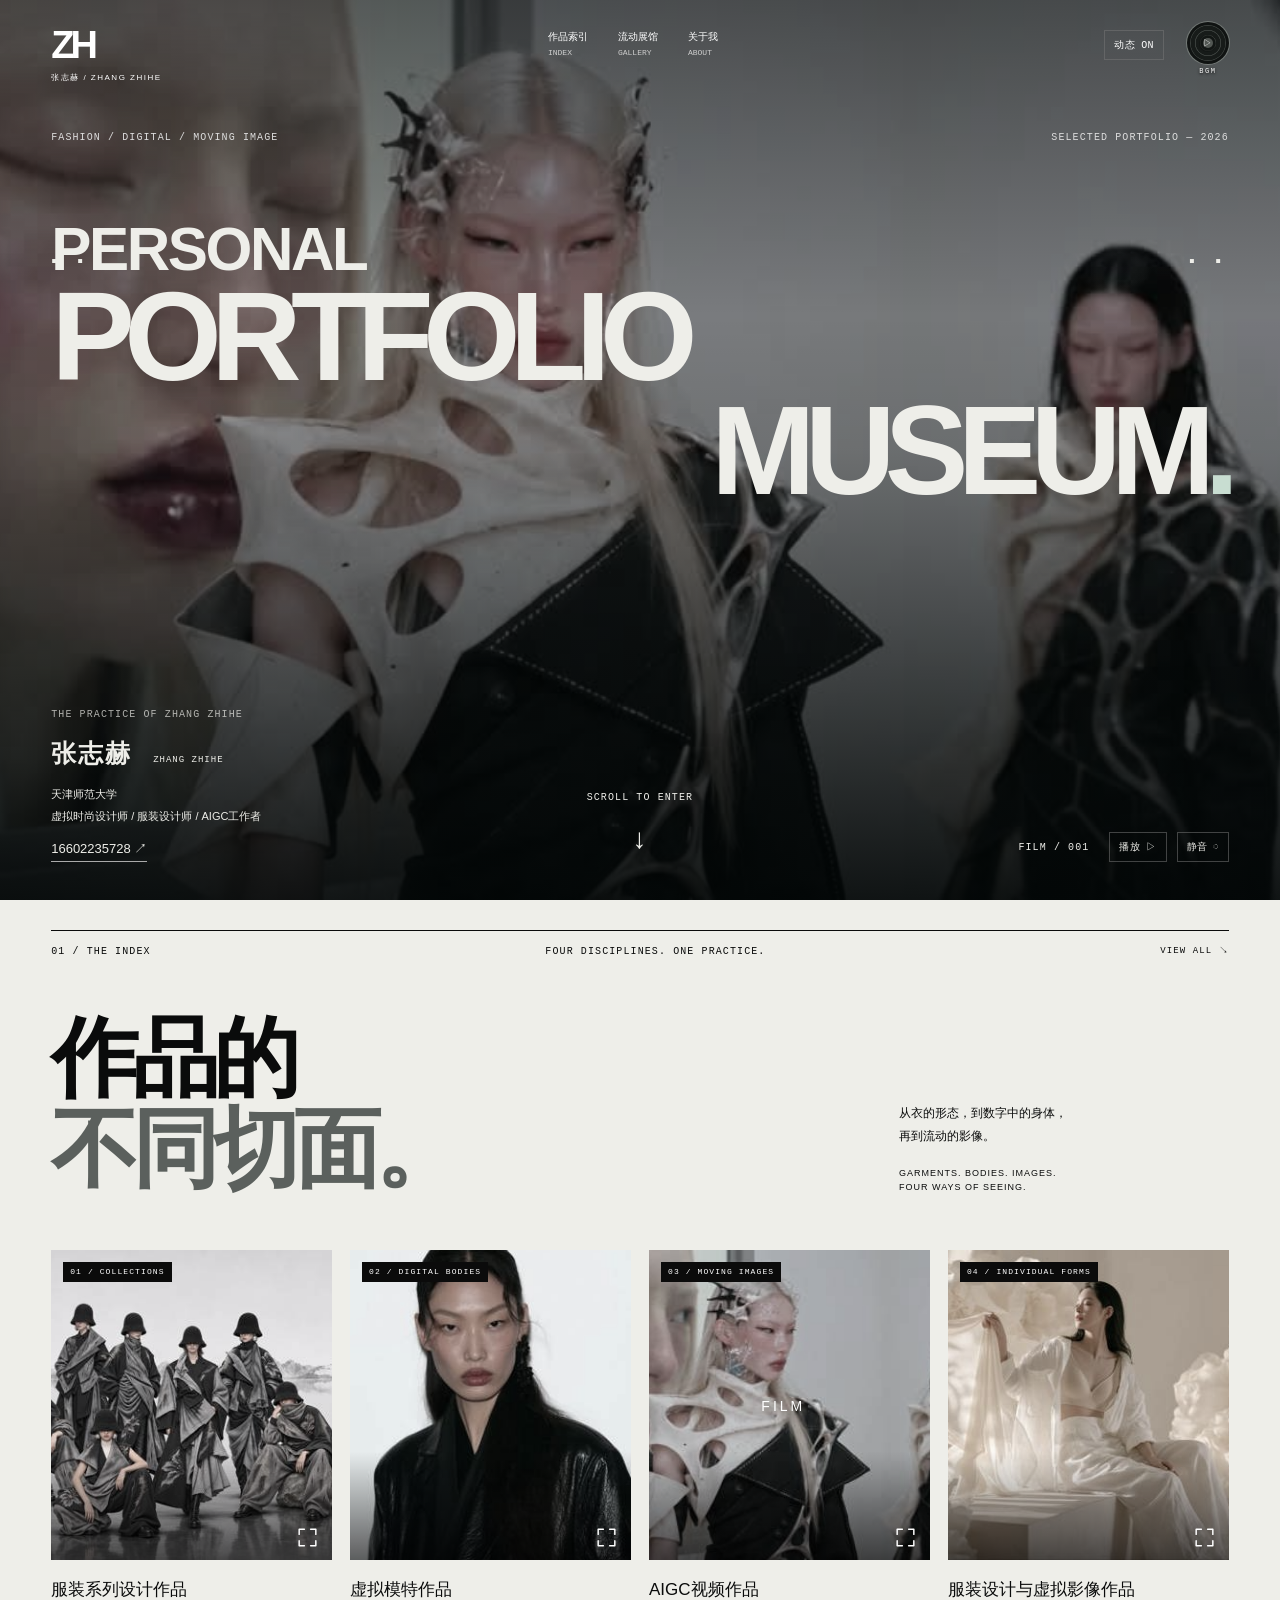
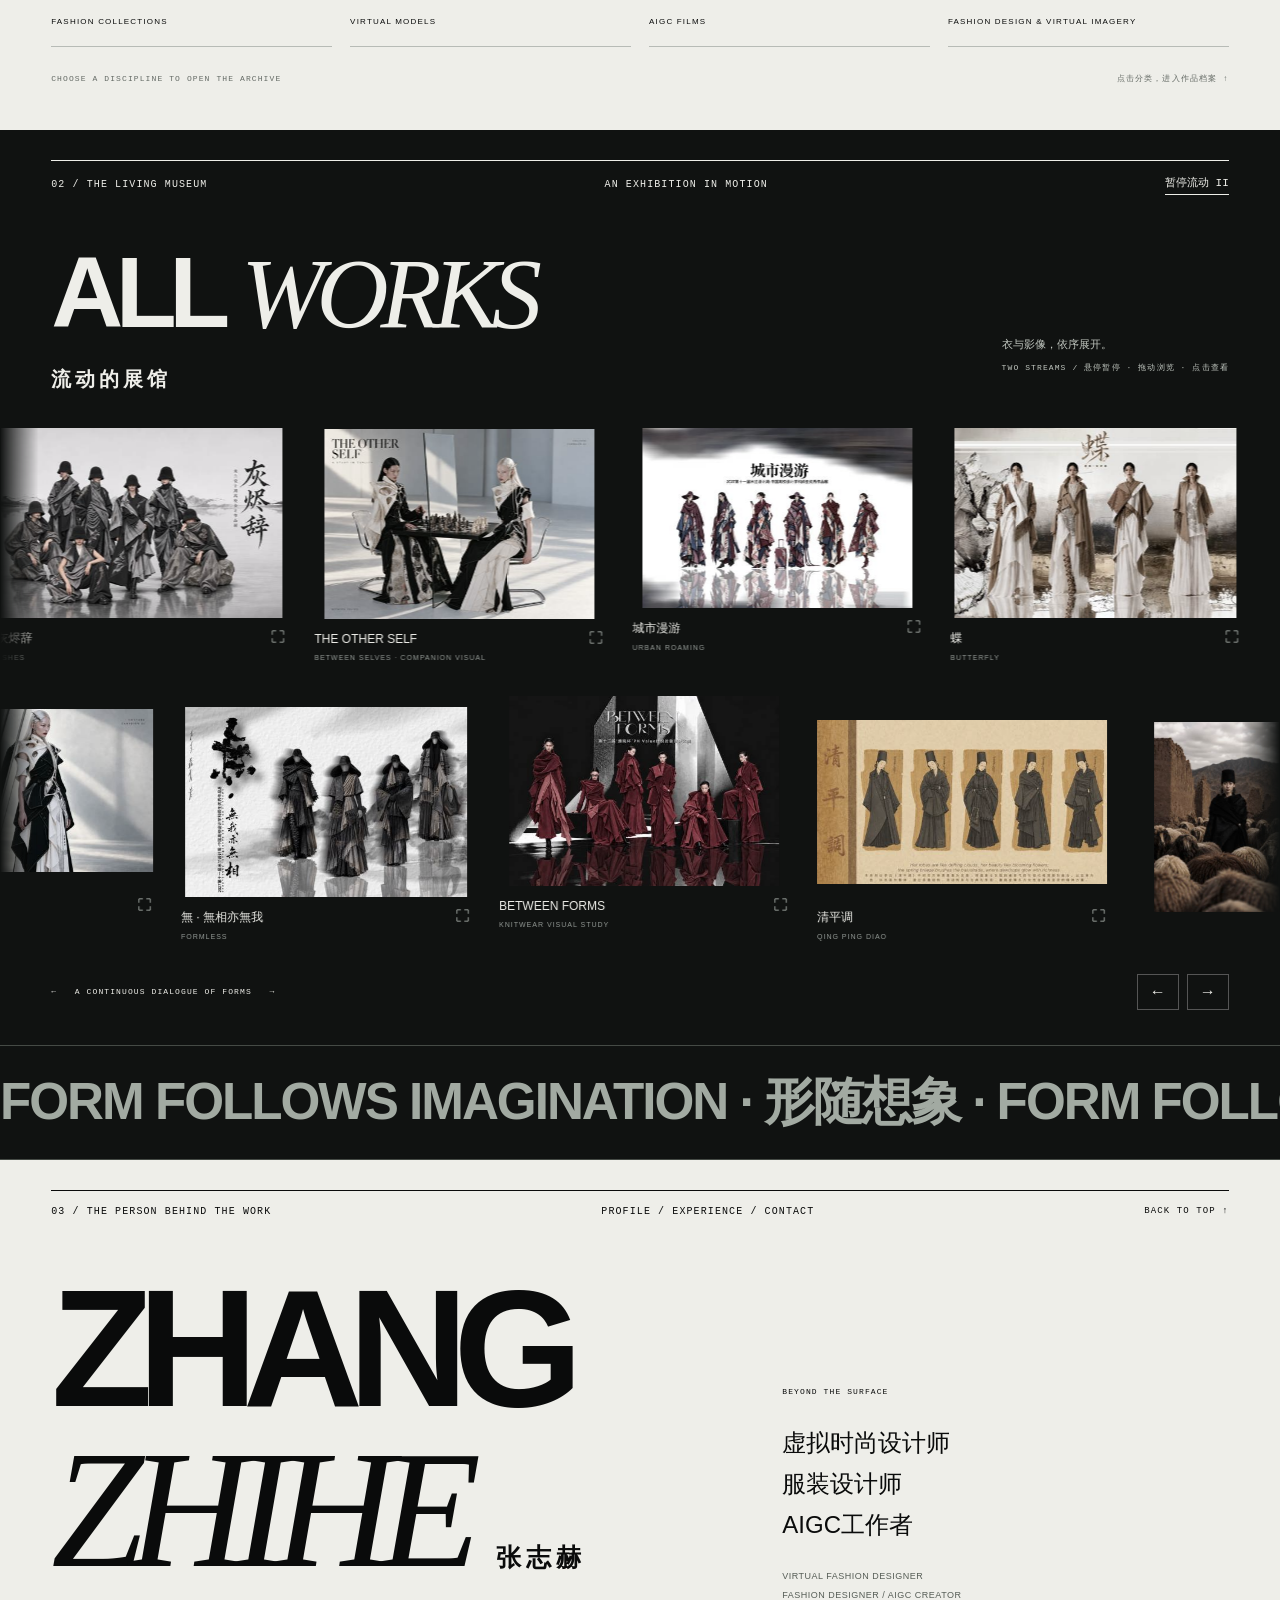
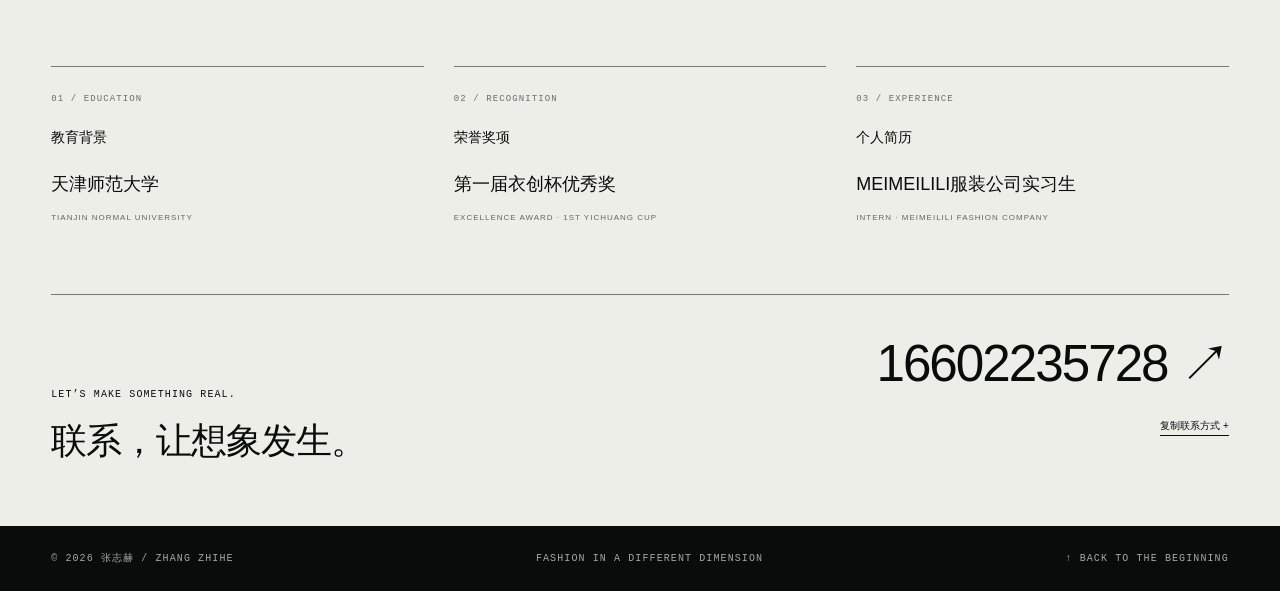
==== index.template.html @ e5a6ee8b "Bundle compact previews into standalone page to eliminate stalled gallery requests and reduce animat" ====
<!doctype html><html lang="zh-CN"><head><meta charset="utf-8"><meta name="viewport" content="width=device-width,initial-scale=1"><meta name="description" content="张志赫｜天津师范大学。虚拟时尚设计师、服装设计师、AIGC工作者。服装、虚拟模特与动态影像作品集。"><title>张志赫 ZHANG ZHIHE — PERSONAL PORTFOLIO MUSEUM</title><link rel="stylesheet" href="style.css?v=15"></head><body><audio id="background-music" src="assets/background-music-mobile.mp3" loop preload="metadata"></audio><button id="music-toggle" class="music-control" aria-label="背景音乐：点击播放" aria-pressed="false" title="背景音乐：点击播放"><span class="record-disc" aria-hidden="true"><i></i></span><span class="music-state" aria-hidden="true">▷</span><span class="music-label" aria-hidden="true">BGM</span></button>
<a class="skip" href="#collections">跳至作品分类</a><div class="grain" aria-hidden="true"></div><div class="cursor" aria-hidden="true"><span></span><small>EXPLORE</small></div><div class="cursor-echo" aria-hidden="true"></div><div class="cursor-preview" aria-hidden="true"><img alt=""></div><div class="reading-progress" aria-hidden="true"></div>
<header><a class="wordmark" href="#home">ZH<span>张志赫 / ZHANG ZHIHE</span></a><nav aria-label="主要导航"><a href="#collections">作品索引 <i>INDEX</i></a><a href="#museum">流动展馆 <i>GALLERY</i></a><a href="#about">关于我 <i>ABOUT</i></a></nav><button id="motion" class="tiny" aria-pressed="false">动态 ON</button></header>
<main><section id="home" class="hero"><img class="hero-cover" src="assets/hero-cover.jpg" alt="" fetchpriority="high" aria-hidden="true"><video id="hero-video" autoplay muted loop playsinline webkit-playsinline preload="metadata" poster="assets/hero-cover.jpg" aria-label="BETWEEN SELVES 动态视觉"><source data-src="assets/hero-mobile.mp4" type="video/mp4"></video><div class="hero-shade"></div><div class="hero-top mono"><span>FASHION / DIGITAL / MOVING IMAGE</span><span>SELECTED PORTFOLIO — 2026</span></div><div class="register r1" aria-hidden="true">▪ ▪</div><div class="register r2" aria-hidden="true">▪ ▪</div><h1 class="museum-title"><span class="personal-title">PERSONAL</span><span>PORTFOLIO</span><span>MUSEUM<span class="title-dot">.</span></span></h1><div class="hero-bottom"><div class="hero-bio"><p class="mono eyebrow">THE PRACTICE OF ZHANG ZHIHE</p><h2>张志赫 <span>ZHANG ZHIHE</span></h2><p>天津师范大学</p><p>虚拟时尚设计师 / 服装设计师 / AIGC工作者</p><a href="tel:16602235728">16602235728 ↗︎</a></div><a class="scroll-cue mono" href="#collections"><span>SCROLL TO ENTER</span><b>↓</b></a><div class="film-controls"><span class="mono">FILM / 001</span><button id="play" class="tiny">播放 ▷</button><button id="sound" class="tiny" aria-pressed="false">静音 ◌</button></div></div></section>
<section id="collections" class="collections"><div class="section-meta mono"><span>01 / THE INDEX</span><span>FOUR DISCIPLINES. ONE PRACTICE.</span><a href="#museum">VIEW ALL ↘</a></div><div class="index-heading"><h2>作品的<br><em>不同切面。</em></h2><p>从衣的形态，到数字中的身体，<br>再到流动的影像。<span>GARMENTS. BODIES. IMAGES.<br>FOUR WAYS OF SEEING.</span></p></div><div class="category-grid"><button class="category" data-cat="series"><div class="category-img"><img src="assets/thumbs/ashes.jpg?v=15" alt="服装系列设计：灰烬辞" loading="lazy"><span class="category-no mono">01 / COLLECTIONS</span><span class="category-arrow" aria-hidden="true"><svg viewBox="0 0 24 24"><path d="M9 4H4v5m11-5h5v5M4 15v5h5m11-5v5h-5"/></svg></span></div><div class="category-label"><h3>服装系列设计作品</h3><span>FASHION COLLECTIONS</span></div></button><button class="category" data-cat="models"><div class="category-img"><img src="assets/thumbs/virtual-model-01.jpg?v=15" alt="虚拟模特作品" loading="lazy"><span class="category-no mono">02 / DIGITAL BODIES</span><span class="category-arrow" aria-hidden="true"><svg viewBox="0 0 24 24"><path d="M9 4H4v5m11-5h5v5M4 15v5h5m11-5v5h-5"/></svg></span></div><div class="category-label"><h3>虚拟模特作品</h3><span>VIRTUAL MODELS</span></div></button><button class="category" data-cat="films"><div class="category-img"><img src="assets/thumbs/film-poster.jpg?v=15" alt="AIGC视频作品片段" loading="lazy"><span class="category-no mono">03 / MOVING IMAGES</span><span class="play-symbol film-wordmark">FILM</span><span class="category-arrow" aria-hidden="true"><svg viewBox="0 0 24 24"><path d="M9 4H4v5m11-5h5v5M4 15v5h5m11-5v5h-5"/></svg></span></div><div class="category-label"><h3>AIGC视频作品</h3><span>AIGC FILMS</span></div></button><button class="category" data-cat="garments"><div class="category-img"><img src="assets/thumbs/fashion-image-01.jpg?v=15" alt="服装设计与虚拟影像作品" loading="lazy"><span class="category-no mono">04 / INDIVIDUAL FORMS</span><span class="category-arrow" aria-hidden="true"><svg viewBox="0 0 24 24"><path d="M9 4H4v5m11-5h5v5M4 15v5h5m11-5v5h-5"/></svg></span></div><div class="category-label"><h3>服装设计与虚拟影像作品</h3><span>FASHION DESIGN &amp; VIRTUAL IMAGERY</span></div></button></div><div class="index-footer mono"><span>CHOOSE A DISCIPLINE TO OPEN THE ARCHIVE</span><span>点击分类，进入作品档案 ↑</span></div></section>
<section id="museum" class="museum"><div class="section-meta mono"><span>02 / THE LIVING MUSEUM</span><span>AN EXHIBITION IN MOTION</span><button id="gallery-pause" class="text-button" aria-pressed="false">暂停流动 II</button></div><div class="museum-heading"><h2>ALL <em>WORKS</em><span>流动的展馆</span></h2><p>衣与影像，依序展开。<br><span class="mono">TWO STREAMS / 悬停暂停 · 拖动浏览 · 点击查看</span></p></div><div class="gallery-window" tabindex="0" aria-label="全部作品流动展馆，可横向滚动或使用下方按钮"><div id="gallery-track" class="gallery-track"></div></div><div class="gallery-footer"><span class="mono">← &nbsp; A CONTINUOUS DIALOGUE OF FORMS &nbsp; →</span><div><button id="previous" aria-label="上一件作品">←</button><button id="next" aria-label="下一件作品">→</button></div></div><div class="type-stream" aria-hidden="true"><div>FORM FOLLOWS IMAGINATION · 形随想象 · FORM FOLLOWS IMAGINATION · 形随想象 · </div></div></section>
<section id="about" class="about"><div class="section-meta mono"><span>03 / THE PERSON BEHIND THE WORK</span><span>PROFILE / EXPERIENCE / CONTACT</span><a href="#home">BACK TO TOP ↑</a></div><div class="about-heading"><h2>ZHANG<br><em>ZHIHE</em><span>张志赫</span></h2><div class="about-intro"><span class="mono">BEYOND THE SURFACE</span><p>虚拟时尚设计师<br>服装设计师<br>AIGC工作者</p><small>VIRTUAL FASHION DESIGNER<br>FASHION DESIGNER / AIGC CREATOR</small></div></div><div class="profile-grid"><div><span class="mono">01 / EDUCATION</span><h3>教育背景</h3><p>天津师范大学</p><small>TIANJIN NORMAL UNIVERSITY</small></div><div><span class="mono">02 / RECOGNITION</span><h3>荣誉奖项</h3><p>第一届衣创杯优秀奖</p><small>EXCELLENCE AWARD · 1ST YICHUANG CUP</small></div><div><span class="mono">03 / EXPERIENCE</span><h3>个人简历</h3><p>MEIMEILILI服装公司实习生</p><small>INTERN · MEIMEILILI FASHION COMPANY</small></div></div><div class="contact-line"><div><span class="mono">LET’S MAKE SOMETHING REAL.</span><h3>联系，让想象发生。</h3></div><div class="phone"><a href="tel:16602235728">16602235728 ↗︎</a><button id="copy-phone" class="text-button">复制联系方式 +</button><span id="copy-status" aria-live="polite"></span></div></div></section></main>
<footer class="mono"><span>© 2026 张志赫 / ZHANG ZHIHE</span><span>FASHION IN A DIFFERENT DIMENSION</span><a href="#home">↑ BACK TO THE BEGINNING</a></footer>
<dialog id="archive" class="archive" aria-labelledby="archive-title"><div class="archive-header"><a href="#collections" id="back-index">← 返回分类 / BACK TO INDEX</a><span class="mono">SELECTED ARCHIVE</span><button id="close-archive" aria-label="关闭分类">×</button></div><div class="archive-body"><span id="archive-kicker" class="mono"></span><h2 id="archive-title"></h2><p id="archive-note"></p><div id="archive-controls" class="archive-controls" hidden><span class="mono">左列 ↓ · 右列 ↑ &nbsp; / &nbsp; 悬停暂停 · 拖动浏览 · 点击放大</span><button id="archive-pause" class="text-button" aria-pressed="false">暂停流动 II</button></div><div id="archive-grid"></div></div></dialog>
<dialog id="artwork" class="artwork" aria-labelledby="artwork-title"><div class="artwork-bar"><span class="mono">VIEW IMAGE</span><button id="image-size" class="text-button" hidden>原尺寸 ↗︎</button><button id="close-artwork" aria-label="关闭作品">×</button></div><div id="artwork-body"></div></dialog>
<script src="script.js?v=15"></script></body></html>
---- style.css ----
:root{--black:#0a0b0b;--white:#eeeee9;--line:#343635;--dim:#979d99;--acid:#d4e1d5}*{box-sizing:border-box}html{scroll-behavior:smooth;scroll-padding-top:70px}body{margin:0;background:var(--black);color:var(--white);font-family:Arial,'Helvetica Neue','PingFang SC','Microsoft YaHei',sans-serif;overflow-x:hidden}button,a{-webkit-tap-highlight-color:transparent}a{color:inherit;text-decoration:none}button{font:inherit;color:inherit;background:none;border:0;cursor:pointer}a:focus-visible,button:focus-visible,[tabindex]:focus-visible{outline:2px solid var(--acid);outline-offset:5px}button:disabled{opacity:.4;cursor:default}.mono{font:10px/1.5 'Courier New',monospace;letter-spacing:1.1px}.tiny{font:10px monospace;letter-spacing:.3px;padding:7px 9px;border:1px solid #7778;white-space:nowrap}.tiny:hover{background:var(--white);color:#111}.text-button{font-size:11px;padding:0;border-bottom:1px solid currentColor;line-height:1.8}.grain{position:fixed;inset:0;z-index:80;pointer-events:none;opacity:.035;background-image:url("data:image/svg+xml,%3Csvg viewBox='0 0 160 160' xmlns='http://www.w3.org/2000/svg'%3E%3Cfilter id='n'%3E%3CfeTurbulence type='fractalNoise' baseFrequency='.85' numOctaves='3' stitchTiles='stitch'/%3E%3C/filter%3E%3Cpath fill='white' filter='url(%23n)' d='M0 0h160v160H0z'/%3E%3C/svg%3E")}.reading-progress{height:2px;background:var(--white);width:0;position:fixed;top:0;left:0;z-index:100}.cursor,.cursor-echo{position:fixed;left:0;top:0;pointer-events:none;z-index:150;opacity:0;mix-blend-mode:difference;will-change:transform}.cursor{width:32px;height:32px;border:1px solid white;border-radius:50%;display:grid;place-items:center}.cursor span{width:4px;height:4px;background:white}.cursor small{position:absolute;top:37px;font:8px monospace;letter-spacing:2px;color:white}.cursor-echo{width:68px;height:68px;border:1px solid #aaa;border-radius:50%}.cursor.hovering{width:70px;height:70px;background:#fff2}.skip{position:fixed;top:-70px;left:10px;z-index:200;background:white;color:black;padding:10px}.skip:focus{top:10px}header{position:absolute;z-index:20;top:0;left:0;width:100%;display:flex;justify-content:space-between;align-items:start;padding:30px 4%;color:white}.wordmark{font-size:38px;line-height:.8;letter-spacing:-4px;font-weight:900}.wordmark span{display:block;font:8px Arial;letter-spacing:1.5px;margin-top:12px}nav{display:flex;gap:30px;font-size:10px}nav a{display:flex;flex-direction:column;gap:4px}nav i{font:8px monospace;color:#cecece}nav a:hover{opacity:.6}.hero{height:max(760px,100svh);max-height:1250px;position:relative;isolation:isolate;overflow:hidden}.hero>video,.hero-shade{position:absolute;inset:0;width:100%;height:100%;object-fit:cover;z-index:-2}.hero>video{filter:brightness(.72) saturate(.65)}.hero-shade{z-index:-1;background:linear-gradient(180deg,#03060666,transparent 35%,#01070715 50%,#020606dd)}.hero-top{position:absolute;top:130px;left:4%;right:4%;display:flex;justify-content:space-between;color:#ddd}.register{position:absolute;top:28%;font-size:16px;letter-spacing:8px}.r1{left:4%}.r2{right:4%}h1{position:absolute;left:4%;right:4%;top:31%;margin:0;font-size:clamp(80px,11.6vw,190px);font-weight:600;line-height:.84;letter-spacing:-.085em;display:flex;flex-direction:column;pointer-events:none}h1>span:last-child{align-self:end}.title-dot{color:#c8ddd1}.hero-bottom{position:absolute;left:4%;right:4%;bottom:38px;display:flex;justify-content:space-between;align-items:end;gap:25px}.eyebrow{opacity:.7;margin:0 0 15px}.hero-bio h2{font-size:25px;margin:0 0 15px;letter-spacing:2px}.hero-bio h2 span{font:9px monospace;margin-left:12px;letter-spacing:1px}.hero-bio p:not(.eyebrow){font-size:11px;line-height:1.7;margin:4px 0}.hero-bio>a{display:inline-block;margin-top:10px;font-size:13px;border-bottom:1px solid #aaa;padding-bottom:3px}.scroll-cue{text-align:center;display:flex;flex-direction:column;gap:15px}.scroll-cue b{font-size:28px;font-weight:normal;animation:bob 2s infinite}.film-controls{display:flex;align-items:center;gap:10px}.film-controls>span{margin-right:10px}.section-meta{border-top:1px solid;display:flex;justify-content:space-between;gap:15px;padding:13px 0;align-items:center}.section-meta>a{font-size:9px}.collections{padding:30px 4% 45px;background:var(--white);color:var(--black)}.index-heading{display:flex;justify-content:space-between;align-items:end;margin:40px 0 55px}.index-heading h2{font-size:clamp(48px,6.8vw,108px);font-weight:600;line-height:1.05;letter-spacing:-6px;margin:0}.index-heading h2 em{font-style:normal;color:#5b605d}.index-heading p{font-size:12px;line-height:1.9;margin:0;width:28%}.index-heading p span{display:block;font-size:9px;margin-top:18px;line-height:1.6;letter-spacing:1px}.category-grid{display:grid;grid-template-columns:repeat(4,1fr);gap:18px}.category{padding:0;text-align:left;min-width:0}.category-img{height:310px;position:relative;overflow:hidden;background:#333}.category-img:after{content:'';position:absolute;inset:0;background:linear-gradient(transparent 65%,#0009);pointer-events:none}.category-img img{height:100%;width:100%;object-fit:cover;filter:grayscale(.5);transition:filter .6s,transform .8s}.category:nth-child(1) img{object-position:41%}.category:nth-child(2) img{object-position:72%}.category:nth-child(4) img{object-position:57%}.category:hover img{filter:grayscale(0);transform:scale(1.06)}.category-no{position:absolute;left:12px;top:12px;background:#0b0b0b;color:white;padding:4px 7px;font-size:8px;z-index:1}.category-arrow{position:absolute;right:12px;bottom:10px;color:white;z-index:1;font-size:30px}.play-symbol{position:absolute;top:45%;left:40%;color:white;font-size:50px}.category-label{padding-top:18px;border-bottom:1px solid #b7bbb6;padding-bottom:18px}.category-label h3{font-size:17px;font-weight:500;margin:0 0 8px}.category-label>span{font-size:8px;letter-spacing:1.2px}.index-footer{display:flex;justify-content:space-between;padding-top:26px;font-size:8px;color:#646a65}.museum{padding:30px 0 0;background:#101211;overflow:hidden}.museum>.section-meta,.museum-heading,.gallery-footer{margin-left:4%;margin-right:4%}.museum-heading{display:flex;justify-content:space-between;align-items:end;margin-top:45px;margin-bottom:15px}.museum-heading h2{font-size:clamp(65px,11vw,170px);line-height:.84;letter-spacing:-.075em;font-weight:600;margin:0}.museum-heading h2 em{font:italic 1em Georgia,serif;letter-spacing:-.08em;font-weight:400}.museum-heading h2>span{display:block;font-size:20px;letter-spacing:4px;margin-top:20px}.museum-heading p{font-size:11px;line-height:2;color:#c1c7c0}.museum-heading p .mono{font-size:8px}.gallery-window{overflow-x:auto;scrollbar-width:none;cursor:grab;touch-action:pan-x pan-y;padding:35px 4% 15px}.gallery-window::-webkit-scrollbar{display:none}.gallery-window.dragging{cursor:grabbing}.gallery-track{display:flex;align-items:center;gap:55px;width:max-content;min-height:460px}.exhibit{flex-shrink:0;width:440px;margin:0;padding:0;text-align:left}.exhibit:nth-child(3n+2){width:340px;align-self:start;margin-top:45px}.exhibit:nth-child(3n){width:470px;align-self:end;margin-bottom:12px}.exhibit img{display:block;width:100%;height:300px;object-fit:contain;background:#090a09;transition:filter .7s,transform .6s;filter:saturate(.65)}.exhibit:hover img{filter:saturate(1);transform:translateY(-7px)}.exhibit:nth-child(3n+2) img{height:280px;object-fit:cover}.exhibit figcaption{padding:15px 0;display:flex;justify-content:space-between;gap:20px}.exhibit figcaption strong{font-size:14px;font-weight:400}.exhibit figcaption small{display:block;font-size:8px;letter-spacing:1px;color:var(--dim);margin-top:7px}.exhibit figcaption>span{font:10px monospace;color:var(--dim)}.gallery-footer{display:flex;align-items:center;justify-content:space-between;padding:10px 0 35px}.gallery-footer .mono{font-size:8px}.gallery-footer button{width:42px;height:36px;border:1px solid #555;margin-left:8px}.gallery-footer button:hover{background:white;color:black}.type-stream{border-top:1px solid #454a45;border-bottom:1px solid #454a45;padding:22px 0;overflow:hidden;font-size:clamp(28px,4vw,60px);font-weight:600;letter-spacing:-2px;color:#a2aaa2;white-space:nowrap}.type-stream>div{width:max-content;animation:stream 32s linear infinite}.about{background:var(--white);color:var(--black);padding:30px 4% 60px}.about-heading{display:grid;grid-template-columns:1.4fr 1fr;align-items:end;margin:50px 0 60px;gap:9%}.about-heading h2{font-size:clamp(90px,13vw,210px);letter-spacing:-.09em;line-height:.8;font-weight:600;margin:0;position:relative}.about-heading h2 em{font:italic 1em Georgia;font-weight:400;letter-spacing:-.09em}.about-heading h2>span{display:inline-block;font-size:25px;letter-spacing:5px;margin-left:30px}.about-intro{padding-bottom:4px}.about-intro .mono{font-size:8px}.about-intro p{font-size:24px;line-height:1.7;margin:25px 0 20px}.about-intro small{font-size:9px;line-height:1.6;color:#565d56;letter-spacing:.5px}.profile-grid{display:grid;grid-template-columns:repeat(3,1fr);gap:30px}.profile-grid>div{border-top:1px solid #777;padding:20px 0}.profile-grid .mono{color:#676e68;font-size:9px}.profile-grid h3{font-weight:400;font-size:14px;margin:22px 0 25px}.profile-grid p{font-size:18px;margin:0 0 10px}.profile-grid small{font-size:8px;letter-spacing:1px;color:#606860}.contact-line{border-top:1px solid #777;margin-top:50px;padding-top:35px;display:flex;justify-content:space-between;align-items:end;gap:30px}.contact-line h3{font-size:36px;letter-spacing:-1px;font-weight:400;margin:15px 0 0}.phone{display:flex;flex-direction:column;align-items:end;gap:18px}.phone>a{font-size:clamp(25px,4vw,60px);letter-spacing:-2px}.phone .text-button{font-size:10px}.phone>span{font-size:10px;min-height:12px}footer{padding:25px 4%;display:flex;justify-content:space-between;gap:20px;font-size:8px;color:#a3aaa3}.archive{position:fixed;inset:0;width:100%;height:100dvh;max-width:none;max-height:none;margin:0;border:0;background:var(--white);color:var(--black);padding:0;overflow:auto}.archive::backdrop,.artwork::backdrop{background:#000e}.archive-header{position:sticky;top:0;z-index:5;background:var(--white);border-bottom:1px solid #bbb;padding:18px 4%;display:flex;justify-content:space-between;align-items:center;gap:15px}.archive-header a{font-size:10px}.archive-header button,.artwork-bar button{font-size:29px;width:40px;height:35px;line-height:1}.archive-body{padding:40px 4% 80px}.archive-body>h2{font-size:clamp(40px,7vw,100px);font-weight:500;letter-spacing:-4px;margin:20px 0}.archive-body>p{font-size:12px;line-height:1.8;color:#5d655e;margin-bottom:40px}.archive-body>p:empty{display:none}#archive-grid{display:grid;grid-template-columns:1fr 1fr;gap:45px 30px}.archive-item{padding:0;text-align:left;min-width:0}.archive-item .archive-image{position:relative;overflow:hidden;background:#d6dad4}.archive-item img{width:100%;height:auto;display:block;transition:transform .7s}.archive-item:hover img{transform:scale(1.03)}.archive-item.garment .archive-image{height:470px}.archive-item.garment img{height:100%;object-fit:cover}.archive-item.model .archive-image{height:430px}.archive-item.model img{height:100%;object-fit:cover;object-position:70%}.archive-item h3{font-size:21px;font-weight:500;margin:15px 0 6px}.archive-item p{font-size:10px;color:#656b65;margin:0}.archive-image>span{position:absolute;bottom:15px;right:15px;background:white;color:black;width:35px;height:35px;display:grid;place-items:center;font-size:22px}.artwork{width:min(1100px,94vw);max-height:94dvh;background:var(--black);color:var(--white);border:1px solid #555;padding:0}.artwork-bar{display:flex;justify-content:space-between;align-items:center;padding:10px 20px;position:sticky;top:0;background:#0a0b0be8;z-index:3;backdrop-filter:blur(10px)}.artwork img,.artwork video{width:100%;height:auto;display:block}.artwork-text{padding:25px 28px 40px}.artwork-text h2{font-size:34px;font-weight:500;letter-spacing:-1px;margin:0 0 15px}.artwork-text p{font-size:12px;line-height:1.9;color:#aab2aa;max-width:700px}.artwork-text a{font-size:11px;border-bottom:1px solid}.artwork-facts{display:flex;justify-content:space-between;margin:25px 0;font-size:10px}.motion-off *,.motion-off *:before,.motion-off *:after{animation-play-state:paused!important}.motion-off .cursor,.motion-off .cursor-echo{display:none}.motion-off{scroll-behavior:auto}@keyframes bob{50%{transform:translateY(7px)}}@keyframes stream{to{transform:translateX(-50%)}}@media(min-width:1700px){.category-img{height:410px}}@media(max-width:1000px){.hero{height:900px;max-height:none}h1{top:34%}.film-controls{flex-wrap:wrap;width:160px;justify-content:end}.film-controls>span{width:100%;text-align:right;margin-right:0}.category-grid{grid-template-columns:1fr 1fr;gap:35px 20px}.category-img{height:330px}.about-heading h2>span{display:block;margin:20px 0 0}.about-intro p{font-size:21px}.profile-grid p{font-size:16px}.scroll-cue{display:none}.index-heading h2{letter-spacing:-3px}.hero-top{font-size:8px}}@media(max-width:600px){header{padding:22px 5%;align-items:start}.wordmark{font-size:30px}.wordmark span{font-size:6px;letter-spacing:.6px}nav{gap:13px;font-size:9px;margin-top:2px}nav i{display:none}header>.tiny{position:absolute;right:5%;top:65px;font-size:8px;padding:4px 6px}.hero{height:100svh;min-height:720px}.hero>video{object-position:55% center}.hero-top{top:110px;left:5%;right:5%;font-size:7px;letter-spacing:.4px;gap:20px}.hero-top>span:last-child{max-width:95px;text-align:right}.register{top:25%;font-size:11px}h1{font-size:15.1vw;top:34%;left:5%;right:5%;line-height:.92;letter-spacing:-.075em}h1>span:last-child{align-self:start}.hero-bottom{left:5%;right:5%;bottom:25px;gap:15px}.hero-bio h2{font-size:23px}.hero-bio h2 span{display:block;font-size:8px;margin:8px 0 0}.hero-bio p:not(.eyebrow){font-size:10px}.hero-bio .eyebrow{font-size:6px;letter-spacing:.5px}.hero-bio>a{font-size:13px}.film-controls{width:65px;gap:7px}.film-controls>span{font-size:7px}.film-controls .tiny{font-size:8px;padding:5px}.section-meta{font-size:7px;letter-spacing:.4px;gap:10px}.section-meta>span:nth-child(2){display:none}.collections{padding:25px 5% 30px}.index-heading{margin:25px 0 30px;display:block}.index-heading h2{font-size:54px;letter-spacing:-4px}.index-heading p{width:auto;margin:25px 0 0;font-size:11px}.index-heading p span{font-size:8px;margin-top:10px}.category-grid{gap:28px 12px}.category-img{height:220px}.category-no{left:6px;top:6px;padding:4px;font-size:6px;letter-spacing:0}.category-arrow{font-size:24px}.category-label{padding:12px 0}.category-label h3{font-size:13px;line-height:1.5}.category-label>span{font-size:6px;letter-spacing:.5px}.index-footer{font-size:6px;letter-spacing:0;gap:20px}.index-footer>span:first-child{max-width:140px}.museum{padding-top:25px}.museum>.section-meta,.museum-heading,.gallery-footer{margin-left:5%;margin-right:5%}.museum-heading{display:block;margin-top:35px}.museum-heading h2{font-size:70px}.museum-heading h2>span{font-size:16px;margin-top:16px}.museum-heading p{margin-top:25px;font-size:10px}.gallery-window{padding-top:12px}.gallery-track{min-height:370px;gap:30px}.exhibit{width:300px}.exhibit:nth-child(3n+2){width:250px;margin-top:25px}.exhibit:nth-child(3n){width:310px}.exhibit img{height:230px}.exhibit:nth-child(3n+2) img{height:230px}.exhibit figcaption strong{font-size:13px}.gallery-footer .mono{font-size:6px;max-width:190px}.gallery-footer button{width:35px}.type-stream{font-size:34px;padding:18px 0}.about{padding:25px 5% 35px}.about-heading{display:block;margin:30px 0 35px}.about-heading h2{font-size:100px;line-height:.8}.about-heading h2>span{font-size:21px;display:inline-block;margin-left:24px;letter-spacing:3px}.about-intro{margin-top:40px;display:grid;grid-template-columns:1fr 1fr;gap:20px;align-items:start}.about-intro>.mono{grid-column:1/-1}.about-intro p{font-size:17px;margin:0;line-height:1.8}.about-intro small{font-size:7px;line-height:1.8}.profile-grid{grid-template-columns:1fr;gap:15px}.profile-grid>div{padding:18px 0 10px}.profile-grid h3{margin:12px 0 15px}.profile-grid p{font-size:18px}.contact-line{display:block;margin-top:25px}.contact-line h3{font-size:27px}.contact-line .mono{font-size:8px}.phone{align-items:start;margin-top:30px;gap:15px}.phone>a{font-size:38px}footer{padding:20px 5%;font-size:6px;letter-spacing:.1px;flex-wrap:wrap}footer>span:nth-child(2){display:none}.archive-header{padding:12px 5%}.archive-header .mono{display:none}.archive-body{padding:30px 5% 60px}.archive-body>h2{font-size:40px;letter-spacing:-2px}.archive-body>p{font-size:10px}#archive-grid{grid-template-columns:1fr;gap:30px}.archive-item.garment .archive-image,.archive-item.model .archive-image{height:420px}.artwork-text{padding:20px}.artwork-text h2{font-size:28px}.cursor,.cursor-echo{display:none}}@media(hover:none){.cursor,.cursor-echo{display:none}}@media(prefers-reduced-motion:reduce){html{scroll-behavior:auto}*,*:before,*:after{animation:none!important;transition:none!important}.cursor,.cursor-echo{display:none}}

.cursor-preview{position:fixed;top:0;left:0;width:150px;height:100px;padding:5px;background:#eeeee9;pointer-events:none;z-index:140;opacity:0;transition:opacity .25s;box-shadow:0 15px 30px #0005;will-change:transform}.cursor-preview.visible{opacity:.85}.cursor-preview img{width:100%;height:100%;object-fit:cover}.motion-off .cursor-preview{display:none}@media(hover:none),(max-width:600px),(prefers-reduced-motion:reduce){.cursor-preview{display:none}}

/* Expanded archive and museum title */
h1.museum-title{top:25%;font-size:clamp(70px,9.8vw,156px);line-height:.83;gap:.08em}h1.museum-title .personal-title{font-size:.48em;letter-spacing:-.04em}h1.museum-title>span:nth-child(2){align-self:start}h1.museum-title>span:last-child{align-self:end}.archive-item.garment .archive-image{height:auto;background:#e3e5df}.archive-item.garment img{height:530px;object-fit:contain;object-position:center!important}.exhibit.individual,.exhibit.individual:nth-child(n){width:265px;align-self:center;margin-top:0;margin-bottom:0}.exhibit.individual img,.exhibit.individual:nth-child(n) img{height:350px;object-fit:contain}.exhibit.individual figcaption strong{font-size:13px}.category:nth-child(4) img{object-position:center 40%}@media(max-width:600px){h1.museum-title{top:29%;font-size:15.5vw;gap:.12em}.archive-item.garment img{height:460px}.exhibit.individual,.exhibit.individual:nth-child(n){width:220px}.exhibit.individual img,.exhibit.individual:nth-child(n) img{height:300px}}

/* Native-ratio, caption-free image archives */
.sr-only{position:absolute;width:1px;height:1px;padding:0;overflow:hidden;clip-path:inset(50%);white-space:nowrap}.archive-item.image-only .archive-image{height:auto;background:transparent}.archive-item.image-only img{width:100%;height:auto;object-fit:contain}.archive-item.image-only:hover img{transform:none}.image-viewer{width:fit-content;max-width:96vw;max-height:96dvh}.image-viewer .artwork-bar{gap:28px;padding:8px 14px}.image-viewer .artwork-bar>.mono{visibility:hidden}.artwork-bar #image-size{font-size:11px;width:auto;height:auto;line-height:1.8}.image-stage{overflow:auto;max-width:94vw;max-height:calc(94dvh - 55px);display:flex;align-items:start;justify-content:center}.image-viewer .image-stage img{width:auto;height:auto;max-width:94vw;max-height:calc(94dvh - 55px);object-fit:contain}.image-viewer.actual-size{width:96vw}.image-viewer.actual-size .image-stage{display:block}.image-viewer.actual-size .image-stage img{max-width:none;max-height:none;width:auto;height:auto}.exhibit.individual img{background:transparent}.category-label h3{line-height:1.45}.category:nth-child(2) img{object-position:center 25%}@media(max-width:600px){.category-label h3{font-size:12px}.category-label>span{font-size:5.5px}.image-viewer .artwork-bar{gap:12px}.image-viewer .artwork-bar>.mono{display:none}}

/* Two counterflow columns, small thumbnails, image-first interaction */
.flow-archive .archive-body{padding:24px 4% 20px;max-width:1100px;margin:auto}.flow-archive .archive-body>h2{font-size:clamp(28px,3.3vw,48px);letter-spacing:-1.8px;margin:12px 0 18px}.archive-controls{display:flex;justify-content:space-between;gap:18px;align-items:center;margin-bottom:18px;color:#505650}.archive-controls[hidden]{display:none}.archive-controls .mono{font-size:9px}.archive-controls button{white-space:nowrap;font-size:10px}#archive-grid.vertical-flow{display:grid;grid-template-columns:1fr 1fr;gap:38px;max-width:780px;margin:0 auto}.flow-lane{position:relative;overflow:hidden;cursor:grab}.flow-lane.dragging{cursor:grabbing;user-select:none}.vertical-lane{height:calc(100dvh - 250px);min-height:340px;max-height:820px;touch-action:pan-x;mask-image:linear-gradient(transparent,#000 5%,#000 95%,transparent)}.flow-track{display:flex;will-change:transform;gap:28px;width:max-content}.flow-group{display:flex;gap:28px;flex-shrink:0}.vertical-lane .flow-track,.vertical-lane .flow-group{flex-direction:column;gap:24px;width:100%}.vertical-flow .archive-item{width:100%;display:block}.vertical-flow .archive-image,.vertical-flow .image-only .archive-image{height:260px;background:#e3e5df}.vertical-flow .archive-item img,.vertical-flow .image-only img{width:100%;height:100%;object-fit:contain;transition:transform .35s}.vertical-flow .archive-item:hover img{transform:scale(1.035)}.vertical-flow .archive-image>span{width:27px;height:27px;right:9px;bottom:9px;font-size:17px}.vertical-flow .film-card .archive-image{height:190px;background:#151715}.vertical-flow .film-card img{object-fit:contain}.vertical-flow .archive-item h3{font-size:13px;margin:10px 0 4px}.vertical-flow .archive-item p{font-size:8px}.vertical-flow .archive-item:focus-visible{outline-color:#101411;outline-offset:-3px}.gallery-window{overflow:hidden;padding:25px 0 14px;cursor:auto}.horizontal-lane{height:290px;touch-action:pan-y;mask-image:linear-gradient(90deg,transparent,#000 3%,#000 97%,transparent)}.horizontal-lane+.horizontal-lane{margin-top:12px}.horizontal-lane .flow-group{align-items:center}.horizontal-lane .exhibit,.horizontal-lane .exhibit:nth-child(n){width:290px;align-self:center;margin:0;padding:0;flex-shrink:0}.horizontal-lane .exhibit.individual,.horizontal-lane .exhibit.individual:nth-child(n){width:190px}.horizontal-lane .exhibit img,.horizontal-lane .exhibit:nth-child(n) img{height:220px;object-fit:contain;background:transparent}.horizontal-lane .exhibit figcaption{padding:10px 0}.horizontal-lane .exhibit figcaption strong{font-size:12px}.horizontal-lane .exhibit figcaption small{font-size:7px}.row-1 .exhibit:nth-child(2n){transform:translateY(12px)}.row-0 .exhibit:nth-child(3n){transform:translateY(-10px)}.motion-off .flow-track{transform:none!important;will-change:auto}.motion-off .flow-lane{overflow:auto;mask-image:none}.motion-off .loop-copy,.motion-off [data-repeat]{display:none}.motion-off .vertical-lane{touch-action:pan-y}.motion-off .horizontal-lane{overflow-x:auto}.flow-archive .archive-header{z-index:6}
@media(max-width:600px){.flow-archive .archive-body{padding:22px 5% 15px}.flow-archive .archive-body>h2{font-size:27px;letter-spacing:-1px;line-height:1.35;margin:10px 0 15px}.archive-controls{gap:12px;margin-bottom:15px}.archive-controls .mono{font-size:7px;letter-spacing:0;max-width:205px;line-height:1.7}.archive-controls button{font-size:9px}#archive-grid.vertical-flow{grid-template-columns:1fr 1fr;gap:14px}.vertical-lane{height:calc(100dvh - 245px);min-height:300px}.vertical-flow .archive-image,.vertical-flow .image-only .archive-image{height:210px}.vertical-flow .film-card .archive-image{height:100px}.vertical-flow .archive-item h3{font-size:10px;line-height:1.5}.vertical-flow .archive-item p{font-size:6px}.horizontal-lane{height:235px}.horizontal-lane .exhibit,.horizontal-lane .exhibit:nth-child(n){width:230px}.horizontal-lane .exhibit.individual,.horizontal-lane .exhibit.individual:nth-child(n){width:145px}.horizontal-lane .exhibit img,.horizontal-lane .exhibit:nth-child(n) img{height:180px}.flow-track,.flow-group{gap:20px}.horizontal-lane .flow-track,.horizontal-lane .flow-group{gap:28px}.horizontal-lane .exhibit figcaption strong{font-size:10px}.horizontal-lane+.horizontal-lane{margin-top:7px}}

.museum-heading{margin-top:28px}.museum-heading h2{font-size:clamp(65px,7.8vw,125px)}.horizontal-lane{height:255px}.horizontal-lane .exhibit img,.horizontal-lane .exhibit:nth-child(n) img{height:190px}@media(max-width:600px){.museum-heading{margin-top:25px}.museum-heading h2{font-size:65px}.horizontal-lane{height:215px}.horizontal-lane .exhibit img,.horizontal-lane .exhibit:nth-child(n) img{height:165px}}

/* Intrinsic image proportions: the tile follows the image, without a mat. */
.vertical-lane .flow-group{align-items:center}.vertical-flow .archive-item.image-only{--thumb-height:260px;width:min(100%,calc(var(--thumb-height) * var(--image-ratio)));flex-shrink:0}.vertical-flow .archive-item.image-only .archive-image{height:auto;background:transparent;overflow:hidden}.vertical-flow .archive-item.image-only img{display:block;width:100%;height:auto;object-fit:initial;transform:none}.vertical-flow .archive-item.image-only:hover img{transform:none}.vertical-flow .archive-item.image-only:hover .archive-image>span{background:#111;color:#fff}.vertical-flow .archive-item.image-only .archive-image>span{transition:background .2s,color .2s}@media(max-width:600px){.vertical-flow .archive-item.image-only{--thumb-height:210px}}

#archive-grid:not(.vertical-flow) .film-card .archive-image{aspect-ratio:16/9}#archive-grid:not(.vertical-flow) .film-card img{width:100%;height:100%;object-fit:cover;object-position:center 40%}

/* Screen-fitting 16:9 playback for the latest film. */
.artwork.wide-video-viewer{width:min(1100px,94vw,calc((94dvh - 180px)*16/9));max-height:94dvh}.wide-video-viewer #detail-video{width:100%;height:auto;aspect-ratio:16/9;object-fit:contain;background:#000}.wide-video-viewer .artwork-text{padding:16px 22px 20px}.wide-video-viewer .artwork-text h2{font-size:24px;margin:0 0 8px}.wide-video-viewer .artwork-text>.mono,.wide-video-viewer .artwork-text>p{display:none}.wide-video-viewer .artwork-facts{margin:10px 0 12px}@media(max-width:600px){.artwork.wide-video-viewer{width:94vw}.wide-video-viewer .artwork-text{padding:12px 16px 16px}.wide-video-viewer .artwork-text h2{font-size:21px}}

/* Small record control, kept available in archive and artwork dialogs. */
header>.tiny{margin-right:65px}.music-control{position:fixed;right:4%;top:22px;z-index:110;width:42px;height:42px;padding:0;border-radius:50%;display:grid;place-items:center;color:#fff;background:#101312;box-shadow:0 0 0 1px #a2aaa277;isolation:isolate}.record-disc{position:absolute;inset:3px;border-radius:50%;background:repeating-radial-gradient(circle at center,#171b19 0 2px,#393e3b 2.5px 3px,#171b19 3.5px 5px);animation:record-spin 5s linear infinite;animation-play-state:paused}.record-disc i{position:absolute;inset:13px;background:#d6ddd5;border-radius:50%}.music-control.playing .record-disc{animation-play-state:running}.music-state{position:relative;z-index:1;font:9px Arial;color:#fff;background:#101312aa;border-radius:50%;width:17px;height:17px;display:grid;place-items:center}.music-label{position:absolute;top:46px;font:7px/1 monospace;letter-spacing:1.5px;left:0;right:0;text-align:center;text-shadow:0 1px 3px #000}.music-control:hover{box-shadow:0 0 0 2px #d6ddd5}.music-control.in-dialog,.archive-header .music-control,.artwork-bar .music-control{position:relative;top:auto;right:auto;flex-shrink:0;width:34px;height:34px;margin-left:auto;margin-right:12px;line-height:1}.music-control.in-dialog .music-label{display:none}.music-control.in-dialog .record-disc i{inset:10px}.music-control.in-dialog .music-state{font-size:8px}.archive-header .music-control{color:#fff}.artwork-bar .music-control{margin-left:auto}.artwork-bar:has(.music-control) #image-size{margin-left:0}@keyframes record-spin{to{transform:rotate(360deg)}}@media(max-width:600px){header>.tiny{margin-right:0;right:calc(5% + 52px);top:65px}.music-control{right:5%;top:58px;width:34px;height:34px}.music-control .record-disc i{inset:10px}.music-label{top:38px;font-size:6px}.archive-header .music-control,.artwork-bar .music-control{margin-right:2px;width:31px;height:31px}}


/* Reserve space before deferred archive pictures arrive. */
.archive-item img{aspect-ratio:auto 4/3}

/* A real cover stays visible until the browser is rendering video frames. */
.hero>.hero-cover{position:absolute;inset:0;width:100%;height:100%;object-fit:cover;object-position:55% center;z-index:-2;filter:brightness(.72) saturate(.65)}
.hero>video{opacity:0}.hero.video-ready>video{opacity:1}
@media(max-width:600px){.hero{height:100svh;min-height:620px}.hero-bottom{bottom:max(24px,env(safe-area-inset-bottom))}.grain{display:none}}

/* Keep the first screen steady while mobile browser chrome collapses. */
@media(max-width:760px){.hero{height:var(--hero-height,100svh);max-height:none;min-height:620px}}

/* Crisp, neutral line icons stay consistent on iOS and never become emoji. */
.work-open-icon{display:grid!important;place-items:center;border-radius:50%;background:rgba(245,245,239,.9)!important;color:#222!important;width:26px!important;height:26px!important;box-shadow:0 0 0 1px #2221;font-size:10px!important}
.work-open-icon svg,.inline-open-icon svg,.category-arrow svg{display:block;width:17px;height:17px;fill:none;stroke:currentColor;stroke-width:1.4;stroke-linecap:round;stroke-linejoin:round}
.work-open-icon.video-label{border-radius:2px;width:auto!important;min-width:34px;padding:0 6px;font-size:10px!important;letter-spacing:1px}
.inline-open-icon{display:inline-flex;vertical-align:middle;margin-left:5px}
.category-arrow svg{width:25px;height:25px}
.play-symbol.film-wordmark{font:14px/1 Arial,sans-serif;letter-spacing:3px;top:48%;left:40%}
.video-status{display:flex;align-items:center;justify-content:space-between;gap:12px;padding:10px 16px;background:#181b18;color:#cdd1ca;font-size:11px;line-height:1.6}
.video-status[hidden]{display:none}.video-status button{border-bottom:1px solid currentColor;white-space:nowrap;font-size:11px;padding:0 0 2px;color:#fff}


/* Avoid a full-screen SVG noise filter composited over every moving frame. */
.grain{display:none}
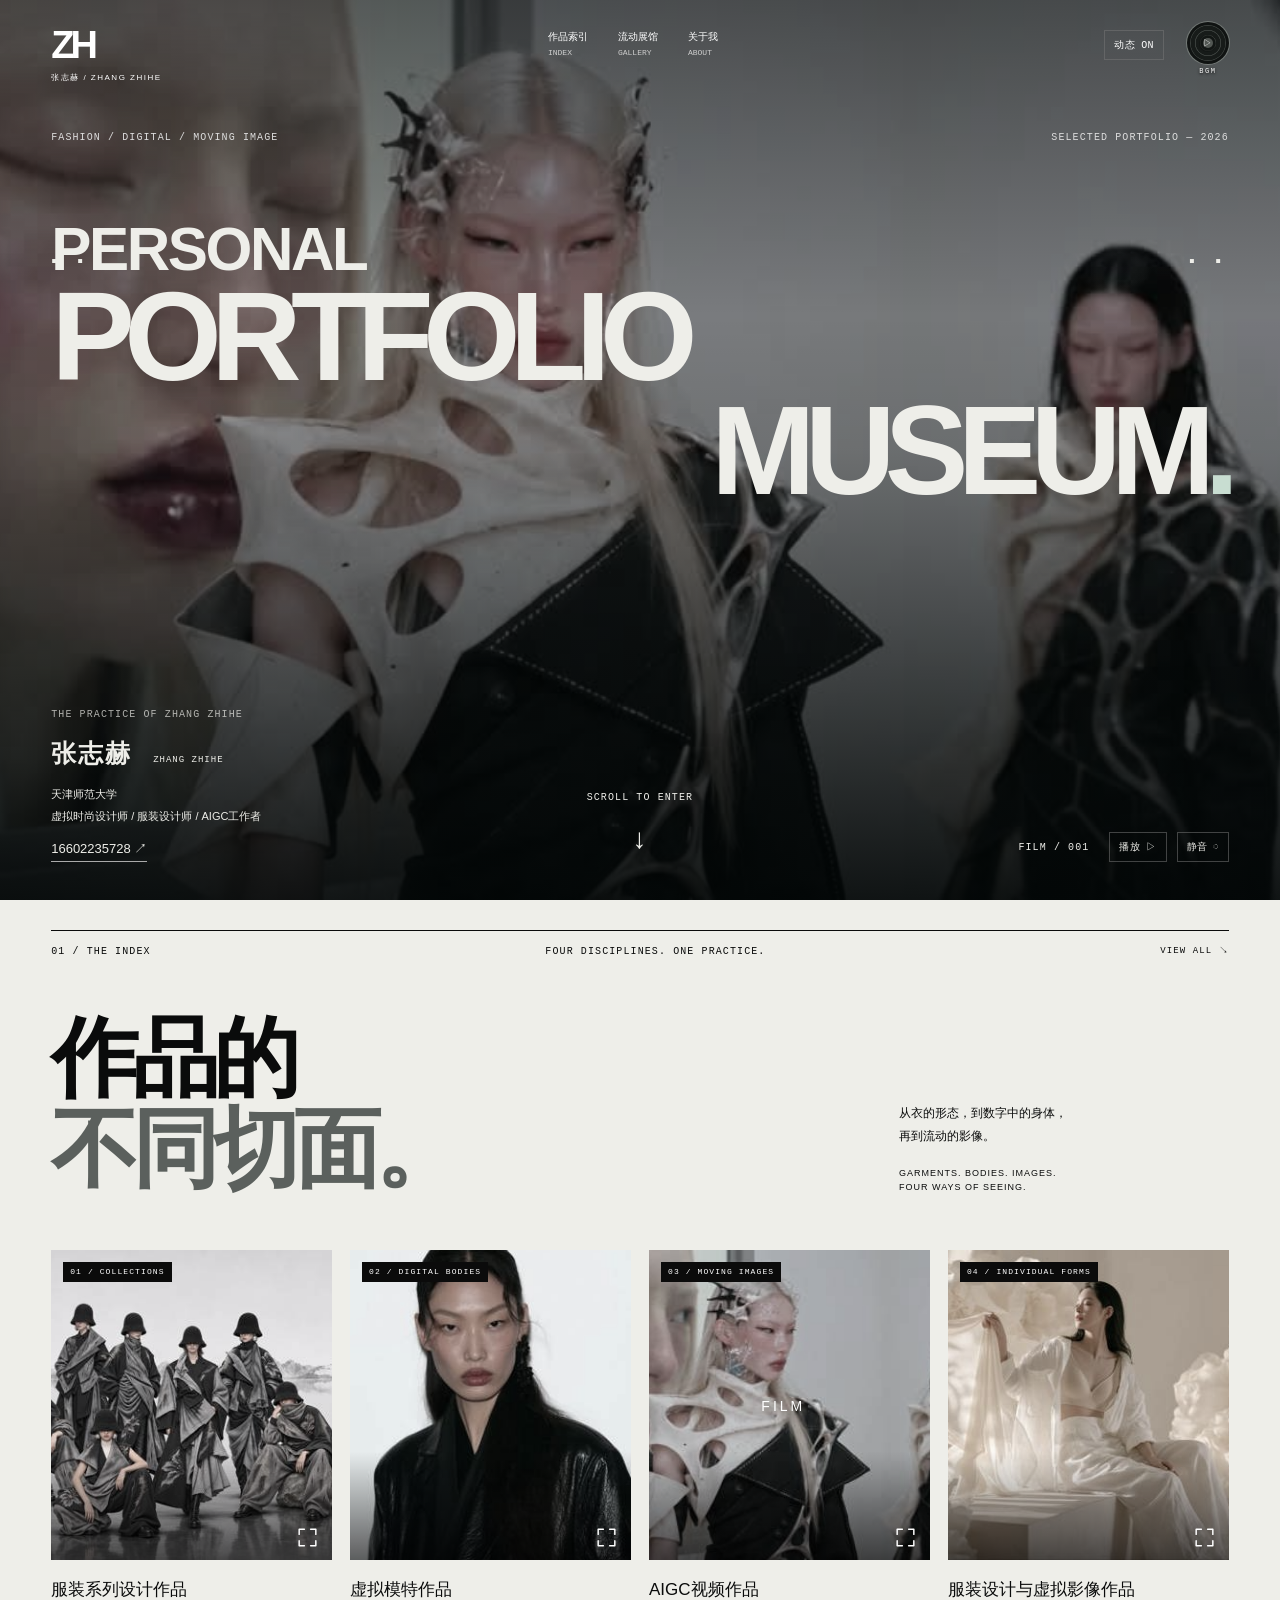
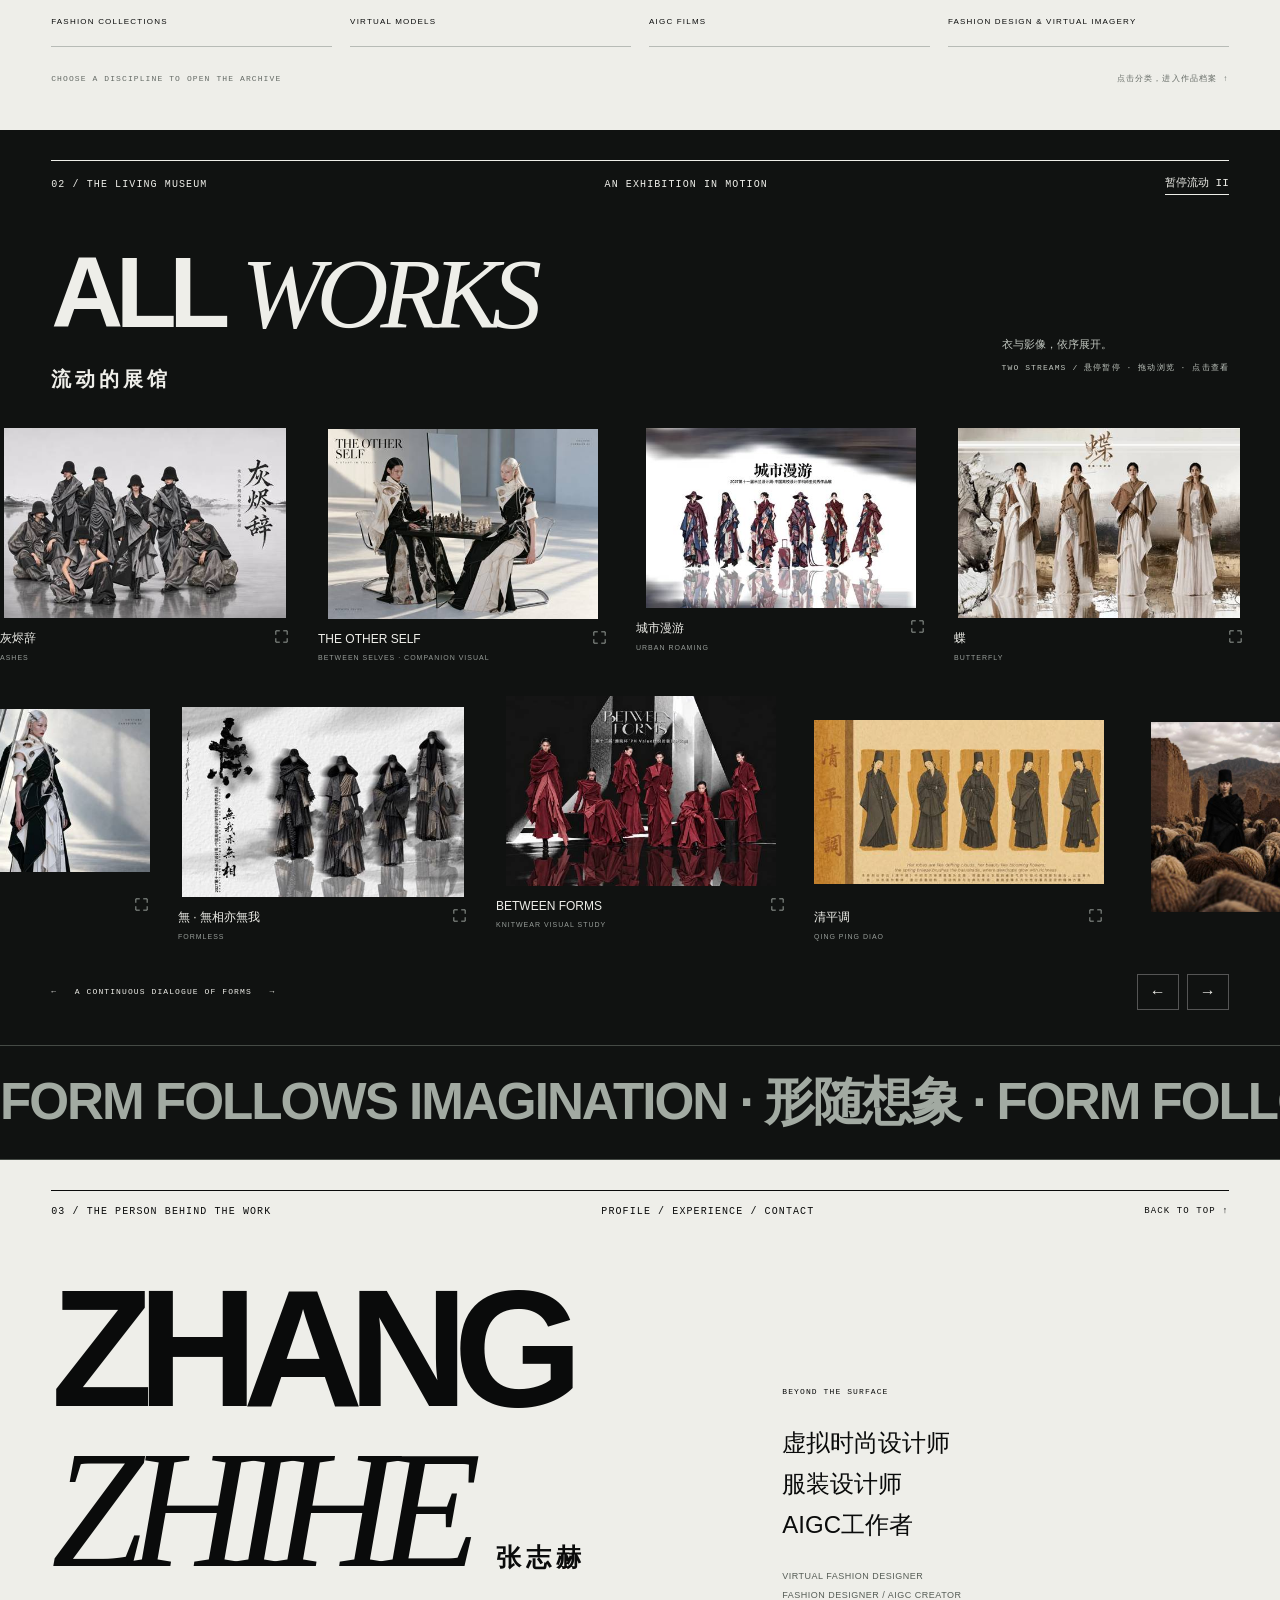
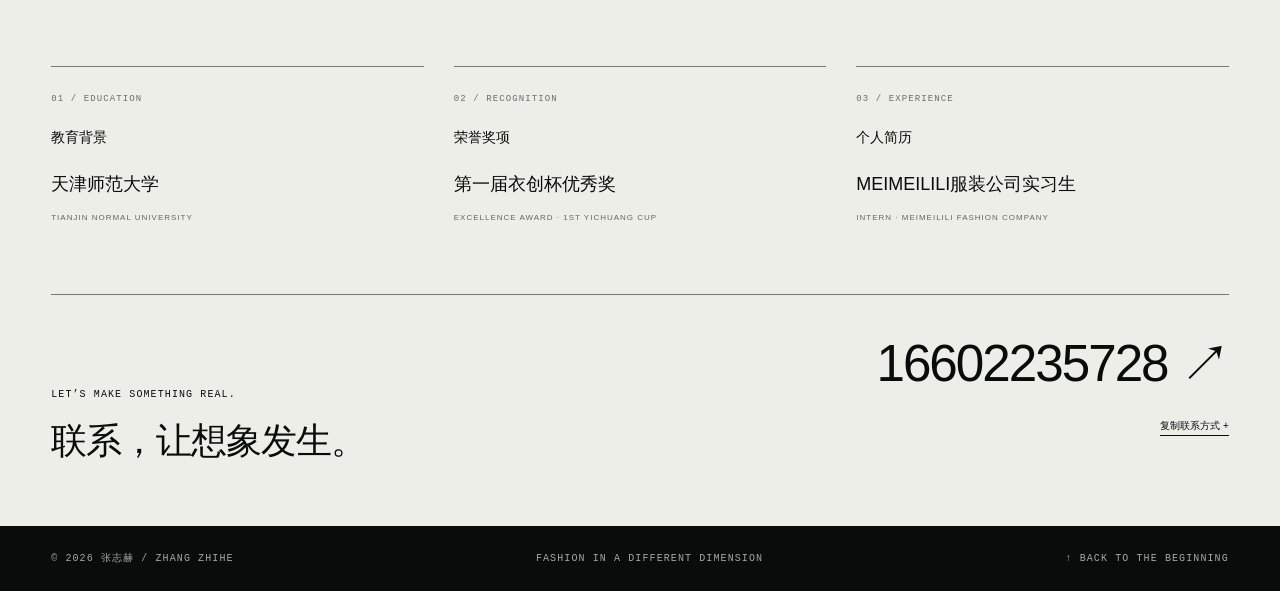
==== commit c9c82229: "Restore native vertical desktop scrolling and remove pointer-follow compositing overhead" ====
--- a/index.template.html
+++ b/index.template.html
@@ -1,13 +1,13 @@
-<!doctype html><html lang="zh-CN"><head><meta charset="utf-8"><meta name="viewport" content="width=device-width,initial-scale=1"><meta name="description" content="张志赫｜天津师范大学。虚拟时尚设计师、服装设计师、AIGC工作者。服装、虚拟模特与动态影像作品集。"><title>张志赫 ZHANG ZHIHE — PERSONAL PORTFOLIO MUSEUM</title><link rel="stylesheet" href="style.css?v=15"></head><body><audio id="background-music" src="assets/background-music-mobile.mp3" loop preload="metadata"></audio><button id="music-toggle" class="music-control" aria-label="背景音乐：点击播放" aria-pressed="false" title="背景音乐：点击播放"><span class="record-disc" aria-hidden="true"><i></i></span><span class="music-state" aria-hidden="true">▷</span><span class="music-label" aria-hidden="true">BGM</span></button>
+<!doctype html><html lang="zh-CN"><head><meta charset="utf-8"><meta name="viewport" content="width=device-width,initial-scale=1"><meta name="description" content="张志赫｜天津师范大学。虚拟时尚设计师、服装设计师、AIGC工作者。服装、虚拟模特与动态影像作品集。"><title>张志赫 ZHANG ZHIHE — PERSONAL PORTFOLIO MUSEUM</title><link rel="stylesheet" href="style.css?v=16"></head><body><audio id="background-music" src="assets/background-music-mobile.mp3" loop preload="metadata"></audio><button id="music-toggle" class="music-control" aria-label="背景音乐：点击播放" aria-pressed="false" title="背景音乐：点击播放"><span class="record-disc" aria-hidden="true"><i></i></span><span class="music-state" aria-hidden="true">▷</span><span class="music-label" aria-hidden="true">BGM</span></button>
 <a class="skip" href="#collections">跳至作品分类</a><div class="grain" aria-hidden="true"></div><div class="cursor" aria-hidden="true"><span></span><small>EXPLORE</small></div><div class="cursor-echo" aria-hidden="true"></div><div class="cursor-preview" aria-hidden="true"><img alt=""></div><div class="reading-progress" aria-hidden="true"></div>
 <header><a class="wordmark" href="#home">ZH<span>张志赫 / ZHANG ZHIHE</span></a><nav aria-label="主要导航"><a href="#collections">作品索引 <i>INDEX</i></a><a href="#museum">流动展馆 <i>GALLERY</i></a><a href="#about">关于我 <i>ABOUT</i></a></nav><button id="motion" class="tiny" aria-pressed="false">动态 ON</button></header>
 <main><section id="home" class="hero"><img class="hero-cover" src="assets/hero-cover.jpg" alt="" fetchpriority="high" aria-hidden="true"><video id="hero-video" autoplay muted loop playsinline webkit-playsinline preload="metadata" poster="assets/hero-cover.jpg" aria-label="BETWEEN SELVES 动态视觉"><source data-src="assets/hero-mobile.mp4" type="video/mp4"></video><div class="hero-shade"></div><div class="hero-top mono"><span>FASHION / DIGITAL / MOVING IMAGE</span><span>SELECTED PORTFOLIO — 2026</span></div><div class="register r1" aria-hidden="true">▪ ▪</div><div class="register r2" aria-hidden="true">▪ ▪</div><h1 class="museum-title"><span class="personal-title">PERSONAL</span><span>PORTFOLIO</span><span>MUSEUM<span class="title-dot">.</span></span></h1><div class="hero-bottom"><div class="hero-bio"><p class="mono eyebrow">THE PRACTICE OF ZHANG ZHIHE</p><h2>张志赫 <span>ZHANG ZHIHE</span></h2><p>天津师范大学</p><p>虚拟时尚设计师 / 服装设计师 / AIGC工作者</p><a href="tel:16602235728">16602235728 ↗︎</a></div><a class="scroll-cue mono" href="#collections"><span>SCROLL TO ENTER</span><b>↓</b></a><div class="film-controls"><span class="mono">FILM / 001</span><button id="play" class="tiny">播放 ▷</button><button id="sound" class="tiny" aria-pressed="false">静音 ◌</button></div></div></section>
-<section id="collections" class="collections"><div class="section-meta mono"><span>01 / THE INDEX</span><span>FOUR DISCIPLINES. ONE PRACTICE.</span><a href="#museum">VIEW ALL ↘</a></div><div class="index-heading"><h2>作品的<br><em>不同切面。</em></h2><p>从衣的形态，到数字中的身体，<br>再到流动的影像。<span>GARMENTS. BODIES. IMAGES.<br>FOUR WAYS OF SEEING.</span></p></div><div class="category-grid"><button class="category" data-cat="series"><div class="category-img"><img src="assets/thumbs/ashes.jpg?v=15" alt="服装系列设计：灰烬辞" loading="lazy"><span class="category-no mono">01 / COLLECTIONS</span><span class="category-arrow" aria-hidden="true"><svg viewBox="0 0 24 24"><path d="M9 4H4v5m11-5h5v5M4 15v5h5m11-5v5h-5"/></svg></span></div><div class="category-label"><h3>服装系列设计作品</h3><span>FASHION COLLECTIONS</span></div></button><button class="category" data-cat="models"><div class="category-img"><img src="assets/thumbs/virtual-model-01.jpg?v=15" alt="虚拟模特作品" loading="lazy"><span class="category-no mono">02 / DIGITAL BODIES</span><span class="category-arrow" aria-hidden="true"><svg viewBox="0 0 24 24"><path d="M9 4H4v5m11-5h5v5M4 15v5h5m11-5v5h-5"/></svg></span></div><div class="category-label"><h3>虚拟模特作品</h3><span>VIRTUAL MODELS</span></div></button><button class="category" data-cat="films"><div class="category-img"><img src="assets/thumbs/film-poster.jpg?v=15" alt="AIGC视频作品片段" loading="lazy"><span class="category-no mono">03 / MOVING IMAGES</span><span class="play-symbol film-wordmark">FILM</span><span class="category-arrow" aria-hidden="true"><svg viewBox="0 0 24 24"><path d="M9 4H4v5m11-5h5v5M4 15v5h5m11-5v5h-5"/></svg></span></div><div class="category-label"><h3>AIGC视频作品</h3><span>AIGC FILMS</span></div></button><button class="category" data-cat="garments"><div class="category-img"><img src="assets/thumbs/fashion-image-01.jpg?v=15" alt="服装设计与虚拟影像作品" loading="lazy"><span class="category-no mono">04 / INDIVIDUAL FORMS</span><span class="category-arrow" aria-hidden="true"><svg viewBox="0 0 24 24"><path d="M9 4H4v5m11-5h5v5M4 15v5h5m11-5v5h-5"/></svg></span></div><div class="category-label"><h3>服装设计与虚拟影像作品</h3><span>FASHION DESIGN &amp; VIRTUAL IMAGERY</span></div></button></div><div class="index-footer mono"><span>CHOOSE A DISCIPLINE TO OPEN THE ARCHIVE</span><span>点击分类，进入作品档案 ↑</span></div></section>
+<section id="collections" class="collections"><div class="section-meta mono"><span>01 / THE INDEX</span><span>FOUR DISCIPLINES. ONE PRACTICE.</span><a href="#museum">VIEW ALL ↘</a></div><div class="index-heading"><h2>作品的<br><em>不同切面。</em></h2><p>从衣的形态，到数字中的身体，<br>再到流动的影像。<span>GARMENTS. BODIES. IMAGES.<br>FOUR WAYS OF SEEING.</span></p></div><div class="category-grid"><button class="category" data-cat="series"><div class="category-img"><img src="assets/thumbs/ashes.jpg?v=16" alt="服装系列设计：灰烬辞" loading="lazy"><span class="category-no mono">01 / COLLECTIONS</span><span class="category-arrow" aria-hidden="true"><svg viewBox="0 0 24 24"><path d="M9 4H4v5m11-5h5v5M4 15v5h5m11-5v5h-5"/></svg></span></div><div class="category-label"><h3>服装系列设计作品</h3><span>FASHION COLLECTIONS</span></div></button><button class="category" data-cat="models"><div class="category-img"><img src="assets/thumbs/virtual-model-01.jpg?v=16" alt="虚拟模特作品" loading="lazy"><span class="category-no mono">02 / DIGITAL BODIES</span><span class="category-arrow" aria-hidden="true"><svg viewBox="0 0 24 24"><path d="M9 4H4v5m11-5h5v5M4 15v5h5m11-5v5h-5"/></svg></span></div><div class="category-label"><h3>虚拟模特作品</h3><span>VIRTUAL MODELS</span></div></button><button class="category" data-cat="films"><div class="category-img"><img src="assets/thumbs/film-poster.jpg?v=16" alt="AIGC视频作品片段" loading="lazy"><span class="category-no mono">03 / MOVING IMAGES</span><span class="play-symbol film-wordmark">FILM</span><span class="category-arrow" aria-hidden="true"><svg viewBox="0 0 24 24"><path d="M9 4H4v5m11-5h5v5M4 15v5h5m11-5v5h-5"/></svg></span></div><div class="category-label"><h3>AIGC视频作品</h3><span>AIGC FILMS</span></div></button><button class="category" data-cat="garments"><div class="category-img"><img src="assets/thumbs/fashion-image-01.jpg?v=16" alt="服装设计与虚拟影像作品" loading="lazy"><span class="category-no mono">04 / INDIVIDUAL FORMS</span><span class="category-arrow" aria-hidden="true"><svg viewBox="0 0 24 24"><path d="M9 4H4v5m11-5h5v5M4 15v5h5m11-5v5h-5"/></svg></span></div><div class="category-label"><h3>服装设计与虚拟影像作品</h3><span>FASHION DESIGN &amp; VIRTUAL IMAGERY</span></div></button></div><div class="index-footer mono"><span>CHOOSE A DISCIPLINE TO OPEN THE ARCHIVE</span><span>点击分类，进入作品档案 ↑</span></div></section>
 <section id="museum" class="museum"><div class="section-meta mono"><span>02 / THE LIVING MUSEUM</span><span>AN EXHIBITION IN MOTION</span><button id="gallery-pause" class="text-button" aria-pressed="false">暂停流动 II</button></div><div class="museum-heading"><h2>ALL <em>WORKS</em><span>流动的展馆</span></h2><p>衣与影像，依序展开。<br><span class="mono">TWO STREAMS / 悬停暂停 · 拖动浏览 · 点击查看</span></p></div><div class="gallery-window" tabindex="0" aria-label="全部作品流动展馆，可横向滚动或使用下方按钮"><div id="gallery-track" class="gallery-track"></div></div><div class="gallery-footer"><span class="mono">← &nbsp; A CONTINUOUS DIALOGUE OF FORMS &nbsp; →</span><div><button id="previous" aria-label="上一件作品">←</button><button id="next" aria-label="下一件作品">→</button></div></div><div class="type-stream" aria-hidden="true"><div>FORM FOLLOWS IMAGINATION · 形随想象 · FORM FOLLOWS IMAGINATION · 形随想象 · </div></div></section>
 <section id="about" class="about"><div class="section-meta mono"><span>03 / THE PERSON BEHIND THE WORK</span><span>PROFILE / EXPERIENCE / CONTACT</span><a href="#home">BACK TO TOP ↑</a></div><div class="about-heading"><h2>ZHANG<br><em>ZHIHE</em><span>张志赫</span></h2><div class="about-intro"><span class="mono">BEYOND THE SURFACE</span><p>虚拟时尚设计师<br>服装设计师<br>AIGC工作者</p><small>VIRTUAL FASHION DESIGNER<br>FASHION DESIGNER / AIGC CREATOR</small></div></div><div class="profile-grid"><div><span class="mono">01 / EDUCATION</span><h3>教育背景</h3><p>天津师范大学</p><small>TIANJIN NORMAL UNIVERSITY</small></div><div><span class="mono">02 / RECOGNITION</span><h3>荣誉奖项</h3><p>第一届衣创杯优秀奖</p><small>EXCELLENCE AWARD · 1ST YICHUANG CUP</small></div><div><span class="mono">03 / EXPERIENCE</span><h3>个人简历</h3><p>MEIMEILILI服装公司实习生</p><small>INTERN · MEIMEILILI FASHION COMPANY</small></div></div><div class="contact-line"><div><span class="mono">LET’S MAKE SOMETHING REAL.</span><h3>联系，让想象发生。</h3></div><div class="phone"><a href="tel:16602235728">16602235728 ↗︎</a><button id="copy-phone" class="text-button">复制联系方式 +</button><span id="copy-status" aria-live="polite"></span></div></div></section></main>
 <footer class="mono"><span>© 2026 张志赫 / ZHANG ZHIHE</span><span>FASHION IN A DIFFERENT DIMENSION</span><a href="#home">↑ BACK TO THE BEGINNING</a></footer>
 <dialog id="archive" class="archive" aria-labelledby="archive-title"><div class="archive-header"><a href="#collections" id="back-index">← 返回分类 / BACK TO INDEX</a><span class="mono">SELECTED ARCHIVE</span><button id="close-archive" aria-label="关闭分类">×</button></div><div class="archive-body"><span id="archive-kicker" class="mono"></span><h2 id="archive-title"></h2><p id="archive-note"></p><div id="archive-controls" class="archive-controls" hidden><span class="mono">左列 ↓ · 右列 ↑ &nbsp; / &nbsp; 悬停暂停 · 拖动浏览 · 点击放大</span><button id="archive-pause" class="text-button" aria-pressed="false">暂停流动 II</button></div><div id="archive-grid"></div></div></dialog>
 <dialog id="artwork" class="artwork" aria-labelledby="artwork-title"><div class="artwork-bar"><span class="mono">VIEW IMAGE</span><button id="image-size" class="text-button" hidden>原尺寸 ↗︎</button><button id="close-artwork" aria-label="关闭作品">×</button></div><div id="artwork-body"></div></dialog>
-<script src="script.js?v=15"></script></body></html>
+<script src="script.js?v=16"></script></body></html>
 
 
--- a/style.css
+++ b/style.css
@@ -50,3 +50,9 @@
 
 /* Avoid a full-screen SVG noise filter composited over every moving frame. */
 .grain{display:none}
+
+/* Native pointer and bounded gallery painting for desktop browsers. */
+.cursor,.cursor-echo,.cursor-preview{display:none!important}
+.reading-progress{width:100%;transform:scaleX(0);transform-origin:left}
+.flow-lane{contain:layout paint}
+@media(hover:hover) and (pointer:fine){.horizontal-lane{mask-image:none}.exhibit img{filter:none}.exhibit:hover img{transform:none}.type-stream>div{animation:none}}
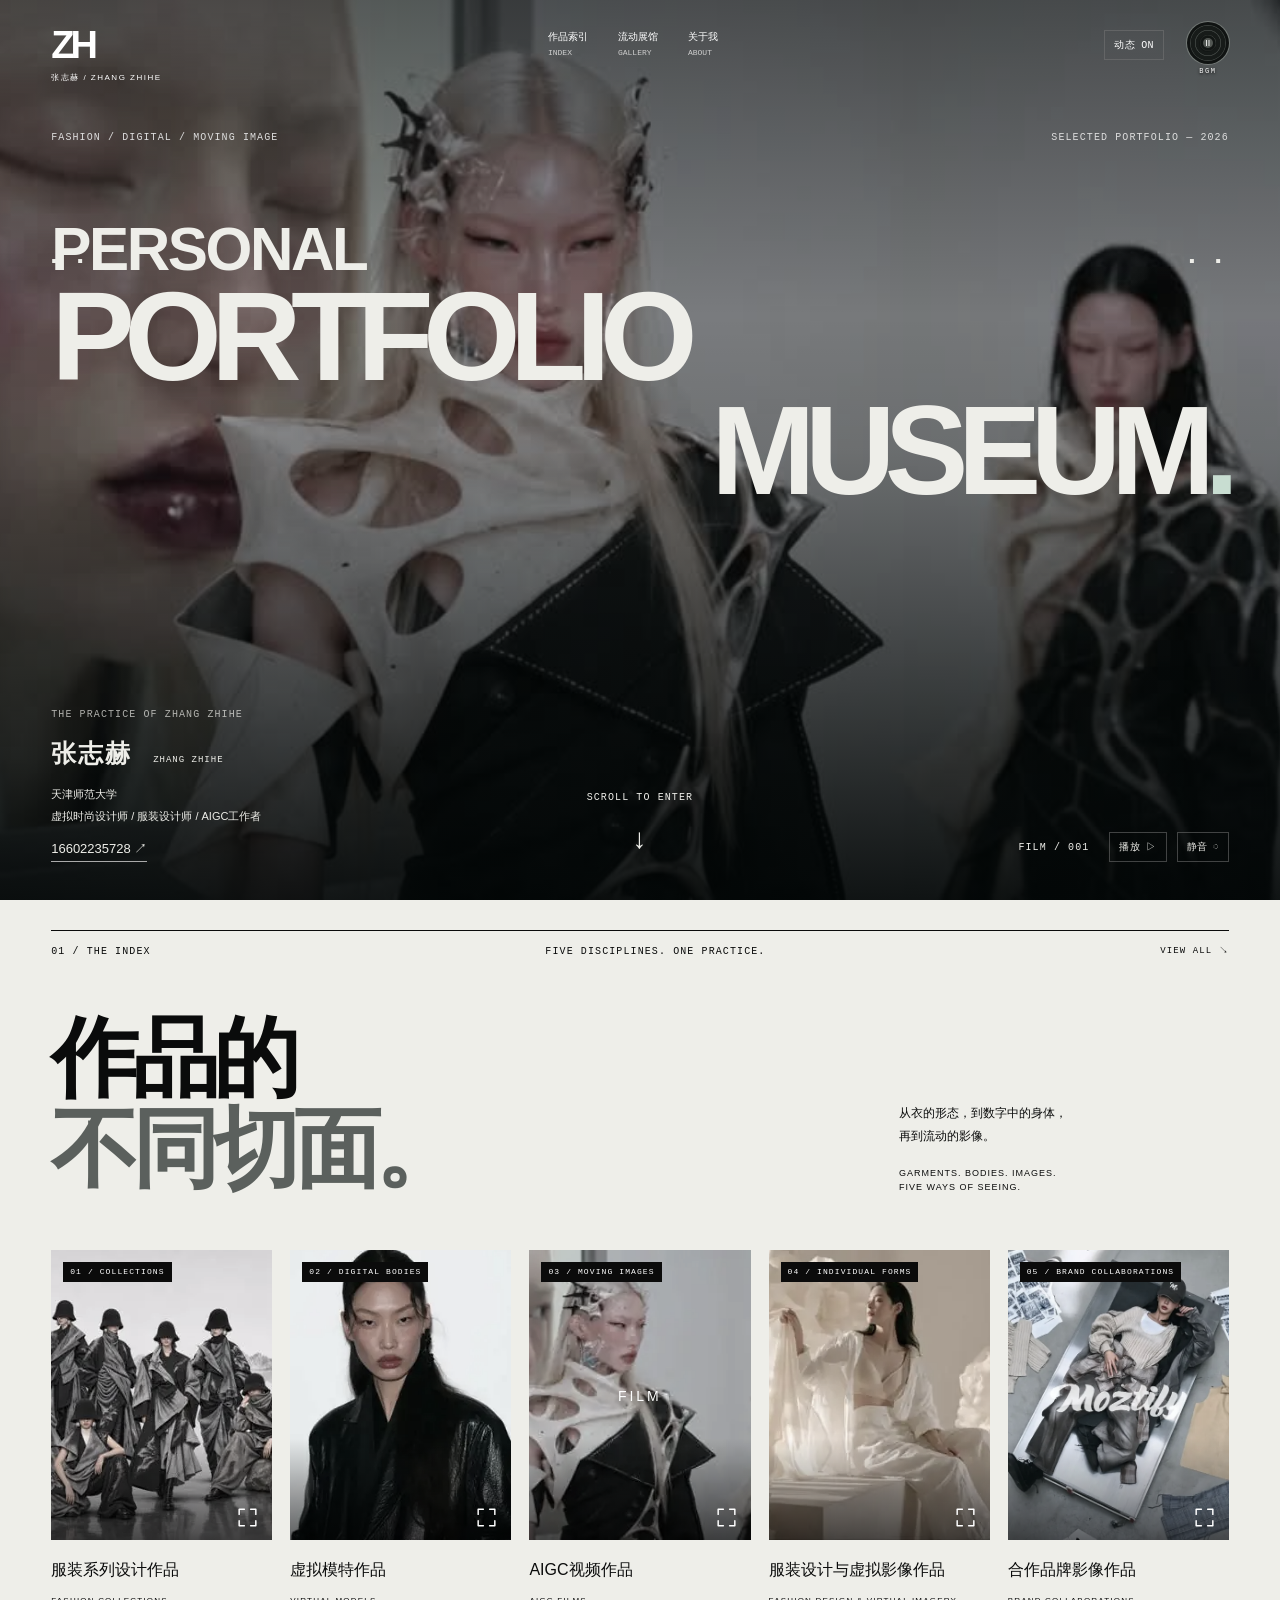
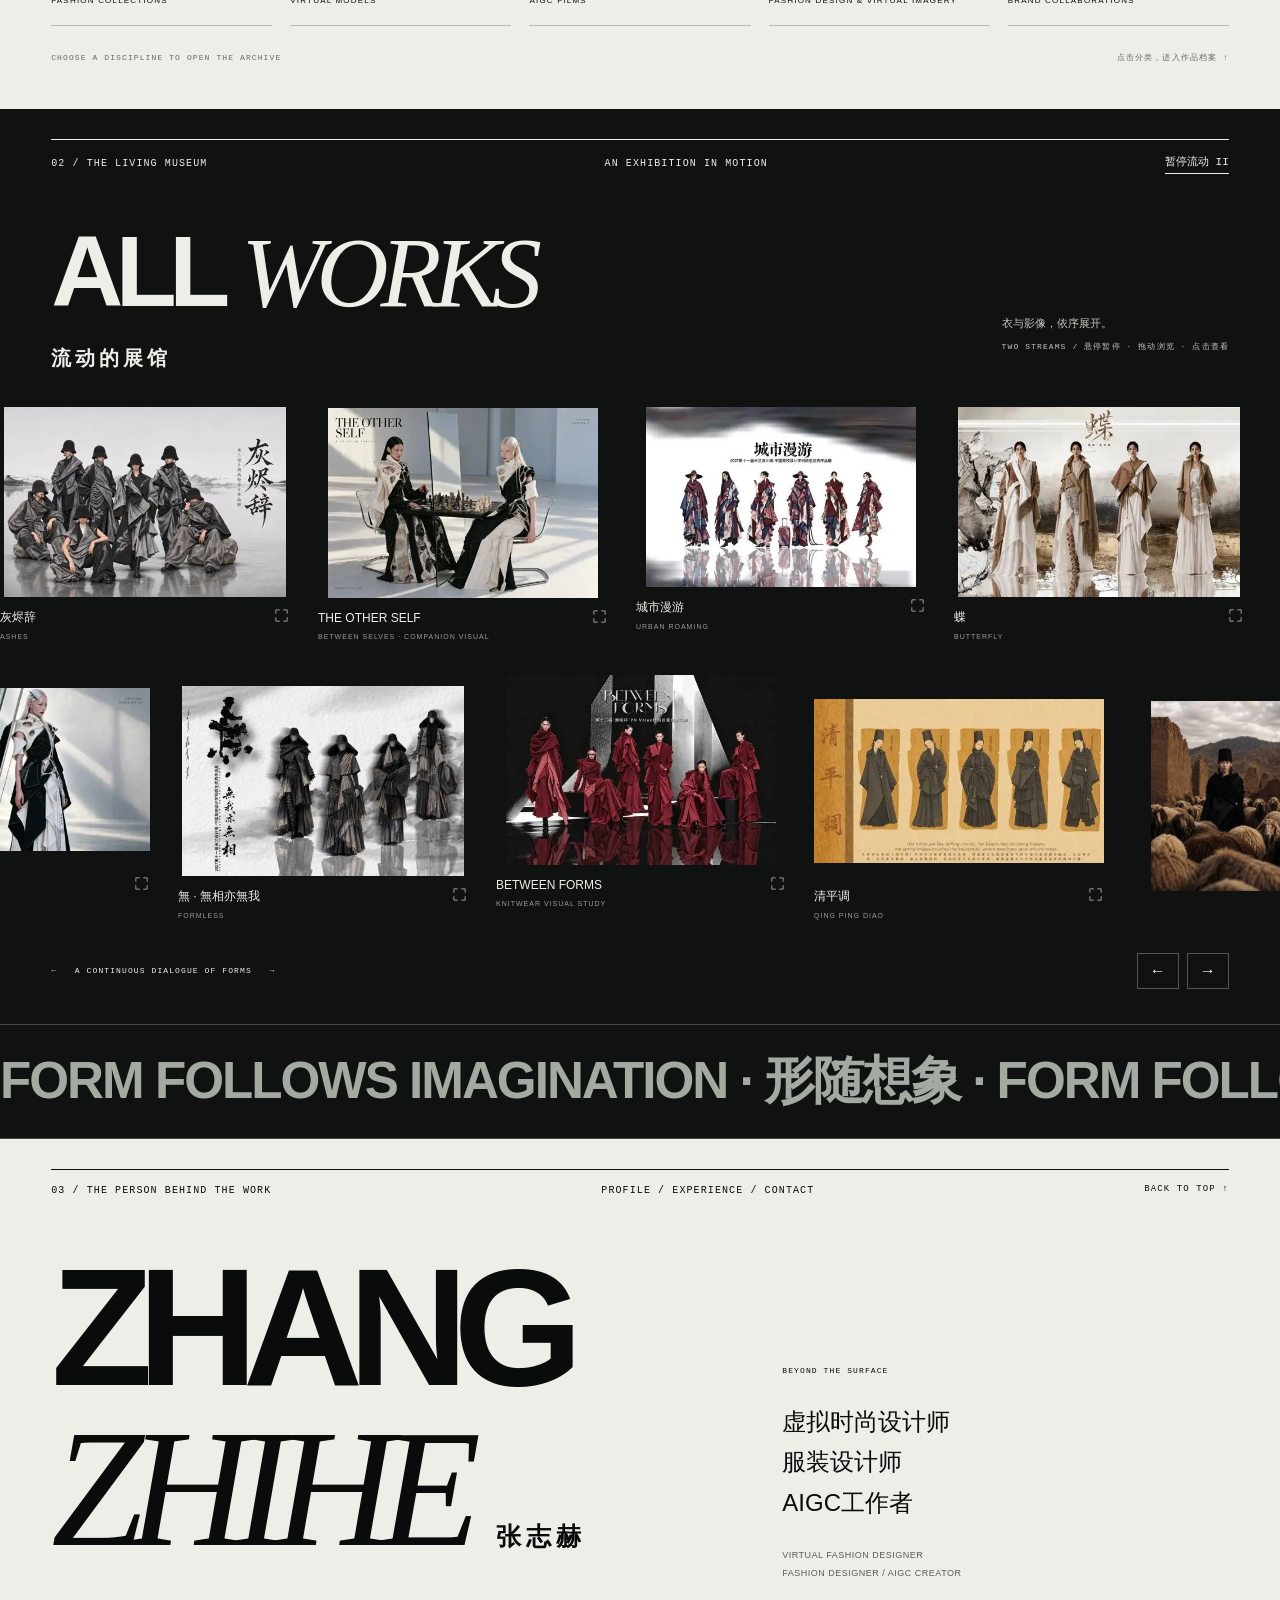
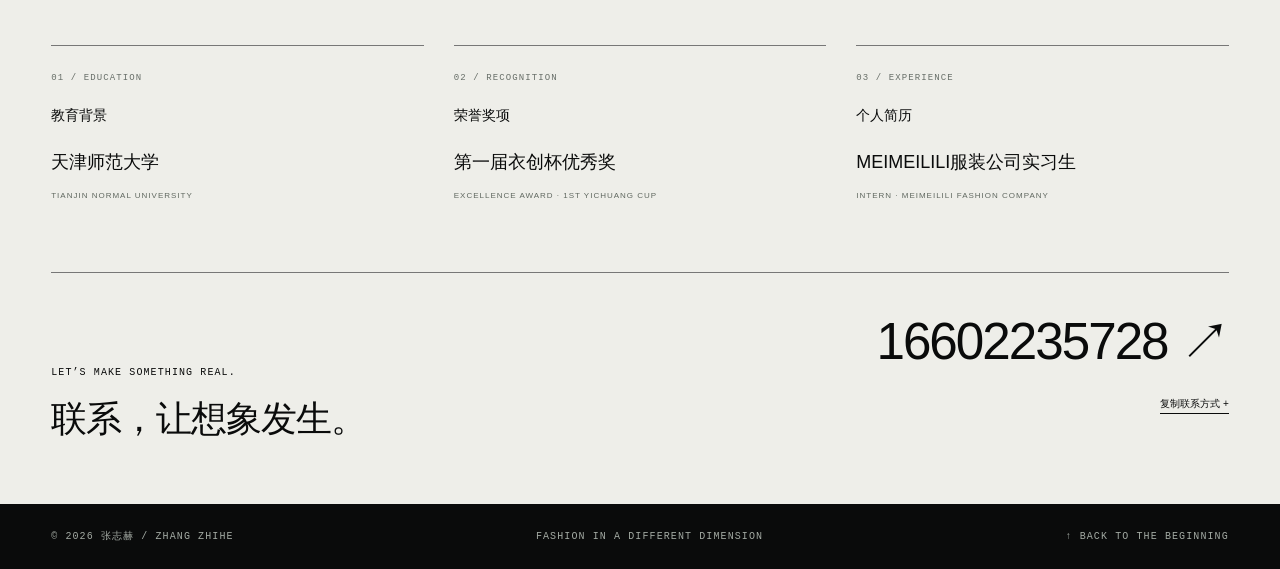
==== commit 22e85e4e: "Add brand collaboration archive, lazy thumbnails and restore hero autoplay" ====
--- a/index.template.html
+++ b/index.template.html
@@ -1,13 +1,13 @@
-<!doctype html><html lang="zh-CN"><head><meta charset="utf-8"><meta name="viewport" content="width=device-width,initial-scale=1"><meta name="description" content="张志赫｜天津师范大学。虚拟时尚设计师、服装设计师、AIGC工作者。服装、虚拟模特与动态影像作品集。"><title>张志赫 ZHANG ZHIHE — PERSONAL PORTFOLIO MUSEUM</title><link rel="stylesheet" href="style.css?v=16"></head><body><audio id="background-music" src="assets/background-music-mobile.mp3" loop preload="metadata"></audio><button id="music-toggle" class="music-control" aria-label="背景音乐：点击播放" aria-pressed="false" title="背景音乐：点击播放"><span class="record-disc" aria-hidden="true"><i></i></span><span class="music-state" aria-hidden="true">▷</span><span class="music-label" aria-hidden="true">BGM</span></button>
+<!doctype html><html lang="zh-CN"><head><meta charset="utf-8"><meta name="viewport" content="width=device-width,initial-scale=1"><meta name="description" content="张志赫｜天津师范大学。虚拟时尚设计师、服装设计师、AIGC工作者。服装、虚拟模特与动态影像作品集。"><title>张志赫 ZHANG ZHIHE — PERSONAL PORTFOLIO MUSEUM</title><link rel="stylesheet" href="style.css?v=17"></head><body><audio id="background-music" src="assets/background-music-mobile.mp3" loop preload="auto"></audio><button id="music-toggle" class="music-control" aria-label="背景音乐：点击播放" aria-pressed="false" title="背景音乐：点击播放"><span class="record-disc" aria-hidden="true"><i></i></span><span class="music-state" aria-hidden="true">▷</span><span class="music-label" aria-hidden="true">BGM</span></button>
 <a class="skip" href="#collections">跳至作品分类</a><div class="grain" aria-hidden="true"></div><div class="cursor" aria-hidden="true"><span></span><small>EXPLORE</small></div><div class="cursor-echo" aria-hidden="true"></div><div class="cursor-preview" aria-hidden="true"><img alt=""></div><div class="reading-progress" aria-hidden="true"></div>
 <header><a class="wordmark" href="#home">ZH<span>张志赫 / ZHANG ZHIHE</span></a><nav aria-label="主要导航"><a href="#collections">作品索引 <i>INDEX</i></a><a href="#museum">流动展馆 <i>GALLERY</i></a><a href="#about">关于我 <i>ABOUT</i></a></nav><button id="motion" class="tiny" aria-pressed="false">动态 ON</button></header>
-<main><section id="home" class="hero"><img class="hero-cover" src="assets/hero-cover.jpg" alt="" fetchpriority="high" aria-hidden="true"><video id="hero-video" autoplay muted loop playsinline webkit-playsinline preload="metadata" poster="assets/hero-cover.jpg" aria-label="BETWEEN SELVES 动态视觉"><source data-src="assets/hero-mobile.mp4" type="video/mp4"></video><div class="hero-shade"></div><div class="hero-top mono"><span>FASHION / DIGITAL / MOVING IMAGE</span><span>SELECTED PORTFOLIO — 2026</span></div><div class="register r1" aria-hidden="true">▪ ▪</div><div class="register r2" aria-hidden="true">▪ ▪</div><h1 class="museum-title"><span class="personal-title">PERSONAL</span><span>PORTFOLIO</span><span>MUSEUM<span class="title-dot">.</span></span></h1><div class="hero-bottom"><div class="hero-bio"><p class="mono eyebrow">THE PRACTICE OF ZHANG ZHIHE</p><h2>张志赫 <span>ZHANG ZHIHE</span></h2><p>天津师范大学</p><p>虚拟时尚设计师 / 服装设计师 / AIGC工作者</p><a href="tel:16602235728">16602235728 ↗︎</a></div><a class="scroll-cue mono" href="#collections"><span>SCROLL TO ENTER</span><b>↓</b></a><div class="film-controls"><span class="mono">FILM / 001</span><button id="play" class="tiny">播放 ▷</button><button id="sound" class="tiny" aria-pressed="false">静音 ◌</button></div></div></section>
-<section id="collections" class="collections"><div class="section-meta mono"><span>01 / THE INDEX</span><span>FOUR DISCIPLINES. ONE PRACTICE.</span><a href="#museum">VIEW ALL ↘</a></div><div class="index-heading"><h2>作品的<br><em>不同切面。</em></h2><p>从衣的形态，到数字中的身体，<br>再到流动的影像。<span>GARMENTS. BODIES. IMAGES.<br>FOUR WAYS OF SEEING.</span></p></div><div class="category-grid"><button class="category" data-cat="series"><div class="category-img"><img src="assets/thumbs/ashes.jpg?v=16" alt="服装系列设计：灰烬辞" loading="lazy"><span class="category-no mono">01 / COLLECTIONS</span><span class="category-arrow" aria-hidden="true"><svg viewBox="0 0 24 24"><path d="M9 4H4v5m11-5h5v5M4 15v5h5m11-5v5h-5"/></svg></span></div><div class="category-label"><h3>服装系列设计作品</h3><span>FASHION COLLECTIONS</span></div></button><button class="category" data-cat="models"><div class="category-img"><img src="assets/thumbs/virtual-model-01.jpg?v=16" alt="虚拟模特作品" loading="lazy"><span class="category-no mono">02 / DIGITAL BODIES</span><span class="category-arrow" aria-hidden="true"><svg viewBox="0 0 24 24"><path d="M9 4H4v5m11-5h5v5M4 15v5h5m11-5v5h-5"/></svg></span></div><div class="category-label"><h3>虚拟模特作品</h3><span>VIRTUAL MODELS</span></div></button><button class="category" data-cat="films"><div class="category-img"><img src="assets/thumbs/film-poster.jpg?v=16" alt="AIGC视频作品片段" loading="lazy"><span class="category-no mono">03 / MOVING IMAGES</span><span class="play-symbol film-wordmark">FILM</span><span class="category-arrow" aria-hidden="true"><svg viewBox="0 0 24 24"><path d="M9 4H4v5m11-5h5v5M4 15v5h5m11-5v5h-5"/></svg></span></div><div class="category-label"><h3>AIGC视频作品</h3><span>AIGC FILMS</span></div></button><button class="category" data-cat="garments"><div class="category-img"><img src="assets/thumbs/fashion-image-01.jpg?v=16" alt="服装设计与虚拟影像作品" loading="lazy"><span class="category-no mono">04 / INDIVIDUAL FORMS</span><span class="category-arrow" aria-hidden="true"><svg viewBox="0 0 24 24"><path d="M9 4H4v5m11-5h5v5M4 15v5h5m11-5v5h-5"/></svg></span></div><div class="category-label"><h3>服装设计与虚拟影像作品</h3><span>FASHION DESIGN &amp; VIRTUAL IMAGERY</span></div></button></div><div class="index-footer mono"><span>CHOOSE A DISCIPLINE TO OPEN THE ARCHIVE</span><span>点击分类，进入作品档案 ↑</span></div></section>
+<main><section id="home" class="hero"><img class="hero-cover" src="assets/hero-cover.jpg" alt="" fetchpriority="high" aria-hidden="true"><video id="hero-video" src="assets/hero-mobile.mp4" autoplay muted loop playsinline webkit-playsinline preload="metadata" poster="assets/hero-cover.jpg" aria-label="BETWEEN SELVES 动态视觉"></video><div class="hero-shade"></div><div class="hero-top mono"><span>FASHION / DIGITAL / MOVING IMAGE</span><span>SELECTED PORTFOLIO — 2026</span></div><div class="register r1" aria-hidden="true">▪ ▪</div><div class="register r2" aria-hidden="true">▪ ▪</div><h1 class="museum-title"><span class="personal-title">PERSONAL</span><span>PORTFOLIO</span><span>MUSEUM<span class="title-dot">.</span></span></h1><div class="hero-bottom"><div class="hero-bio"><p class="mono eyebrow">THE PRACTICE OF ZHANG ZHIHE</p><h2>张志赫 <span>ZHANG ZHIHE</span></h2><p>天津师范大学</p><p>虚拟时尚设计师 / 服装设计师 / AIGC工作者</p><a href="tel:16602235728">16602235728 ↗︎</a></div><a class="scroll-cue mono" href="#collections"><span>SCROLL TO ENTER</span><b>↓</b></a><div class="film-controls"><span class="mono">FILM / 001</span><button id="play" class="tiny">播放 ▷</button><button id="sound" class="tiny" aria-pressed="false">静音 ◌</button></div></div></section>
+<section id="collections" class="collections"><div class="section-meta mono"><span>01 / THE INDEX</span><span>FIVE DISCIPLINES. ONE PRACTICE.</span><a href="#museum">VIEW ALL ↘</a></div><div class="index-heading"><h2>作品的<br><em>不同切面。</em></h2><p>从衣的形态，到数字中的身体，<br>再到流动的影像。<span>GARMENTS. BODIES. IMAGES.<br>FIVE WAYS OF SEEING.</span></p></div><div class="category-grid"><button class="category" data-cat="series"><div class="category-img"><img src="data:image/svg+xml,%3Csvg xmlns='http://www.w3.org/2000/svg' width='1' height='1'/%3E" data-src="assets/thumbs/ashes.webp" alt="服装系列设计：灰烬辞" loading="lazy"><span class="category-no mono">01 / COLLECTIONS</span><span class="category-arrow" aria-hidden="true"><svg viewBox="0 0 24 24"><path d="M9 4H4v5m11-5h5v5M4 15v5h5m11-5v5h-5"/></svg></span></div><div class="category-label"><h3>服装系列设计作品</h3><span>FASHION COLLECTIONS</span></div></button><button class="category" data-cat="models"><div class="category-img"><img src="data:image/svg+xml,%3Csvg xmlns='http://www.w3.org/2000/svg' width='1' height='1'/%3E" data-src="assets/thumbs/virtual-model-01.webp" alt="虚拟模特作品" loading="lazy"><span class="category-no mono">02 / DIGITAL BODIES</span><span class="category-arrow" aria-hidden="true"><svg viewBox="0 0 24 24"><path d="M9 4H4v5m11-5h5v5M4 15v5h5m11-5v5h-5"/></svg></span></div><div class="category-label"><h3>虚拟模特作品</h3><span>VIRTUAL MODELS</span></div></button><button class="category" data-cat="films"><div class="category-img"><img src="data:image/svg+xml,%3Csvg xmlns='http://www.w3.org/2000/svg' width='1' height='1'/%3E" data-src="assets/thumbs/film-poster.webp" alt="AIGC视频作品片段" loading="lazy"><span class="category-no mono">03 / MOVING IMAGES</span><span class="play-symbol film-wordmark">FILM</span><span class="category-arrow" aria-hidden="true"><svg viewBox="0 0 24 24"><path d="M9 4H4v5m11-5h5v5M4 15v5h5m11-5v5h-5"/></svg></span></div><div class="category-label"><h3>AIGC视频作品</h3><span>AIGC FILMS</span></div></button><button class="category" data-cat="garments"><div class="category-img"><img src="data:image/svg+xml,%3Csvg xmlns='http://www.w3.org/2000/svg' width='1' height='1'/%3E" data-src="assets/thumbs/fashion-image-01.webp" alt="服装设计与虚拟影像作品" loading="lazy"><span class="category-no mono">04 / INDIVIDUAL FORMS</span><span class="category-arrow" aria-hidden="true"><svg viewBox="0 0 24 24"><path d="M9 4H4v5m11-5h5v5M4 15v5h5m11-5v5h-5"/></svg></span></div><div class="category-label"><h3>服装设计与虚拟影像作品</h3><span>FASHION DESIGN &amp; VIRTUAL IMAGERY</span></div></button><button class="category" data-cat="brands"><div class="category-img"><img src="data:image/svg+xml,%3Csvg xmlns='http://www.w3.org/2000/svg' width='1' height='1'/%3E" data-src="assets/thumbs/brand-image-01.webp" alt="合作品牌影像作品" loading="lazy"><span class="category-no mono">05 / BRAND COLLABORATIONS</span><span class="category-arrow" aria-hidden="true"><svg viewBox="0 0 24 24"><path d="M9 4H4v5m11-5h5v5M4 15v5h5m11-5v5h-5"/></svg></span></div><div class="category-label"><h3>合作品牌影像作品</h3><span>BRAND COLLABORATIONS</span></div></button></div><div class="index-footer mono"><span>CHOOSE A DISCIPLINE TO OPEN THE ARCHIVE</span><span>点击分类，进入作品档案 ↑</span></div></section>
 <section id="museum" class="museum"><div class="section-meta mono"><span>02 / THE LIVING MUSEUM</span><span>AN EXHIBITION IN MOTION</span><button id="gallery-pause" class="text-button" aria-pressed="false">暂停流动 II</button></div><div class="museum-heading"><h2>ALL <em>WORKS</em><span>流动的展馆</span></h2><p>衣与影像，依序展开。<br><span class="mono">TWO STREAMS / 悬停暂停 · 拖动浏览 · 点击查看</span></p></div><div class="gallery-window" tabindex="0" aria-label="全部作品流动展馆，可横向滚动或使用下方按钮"><div id="gallery-track" class="gallery-track"></div></div><div class="gallery-footer"><span class="mono">← &nbsp; A CONTINUOUS DIALOGUE OF FORMS &nbsp; →</span><div><button id="previous" aria-label="上一件作品">←</button><button id="next" aria-label="下一件作品">→</button></div></div><div class="type-stream" aria-hidden="true"><div>FORM FOLLOWS IMAGINATION · 形随想象 · FORM FOLLOWS IMAGINATION · 形随想象 · </div></div></section>
 <section id="about" class="about"><div class="section-meta mono"><span>03 / THE PERSON BEHIND THE WORK</span><span>PROFILE / EXPERIENCE / CONTACT</span><a href="#home">BACK TO TOP ↑</a></div><div class="about-heading"><h2>ZHANG<br><em>ZHIHE</em><span>张志赫</span></h2><div class="about-intro"><span class="mono">BEYOND THE SURFACE</span><p>虚拟时尚设计师<br>服装设计师<br>AIGC工作者</p><small>VIRTUAL FASHION DESIGNER<br>FASHION DESIGNER / AIGC CREATOR</small></div></div><div class="profile-grid"><div><span class="mono">01 / EDUCATION</span><h3>教育背景</h3><p>天津师范大学</p><small>TIANJIN NORMAL UNIVERSITY</small></div><div><span class="mono">02 / RECOGNITION</span><h3>荣誉奖项</h3><p>第一届衣创杯优秀奖</p><small>EXCELLENCE AWARD · 1ST YICHUANG CUP</small></div><div><span class="mono">03 / EXPERIENCE</span><h3>个人简历</h3><p>MEIMEILILI服装公司实习生</p><small>INTERN · MEIMEILILI FASHION COMPANY</small></div></div><div class="contact-line"><div><span class="mono">LET’S MAKE SOMETHING REAL.</span><h3>联系，让想象发生。</h3></div><div class="phone"><a href="tel:16602235728">16602235728 ↗︎</a><button id="copy-phone" class="text-button">复制联系方式 +</button><span id="copy-status" aria-live="polite"></span></div></div></section></main>
 <footer class="mono"><span>© 2026 张志赫 / ZHANG ZHIHE</span><span>FASHION IN A DIFFERENT DIMENSION</span><a href="#home">↑ BACK TO THE BEGINNING</a></footer>
 <dialog id="archive" class="archive" aria-labelledby="archive-title"><div class="archive-header"><a href="#collections" id="back-index">← 返回分类 / BACK TO INDEX</a><span class="mono">SELECTED ARCHIVE</span><button id="close-archive" aria-label="关闭分类">×</button></div><div class="archive-body"><span id="archive-kicker" class="mono"></span><h2 id="archive-title"></h2><p id="archive-note"></p><div id="archive-controls" class="archive-controls" hidden><span class="mono">左列 ↓ · 右列 ↑ &nbsp; / &nbsp; 悬停暂停 · 拖动浏览 · 点击放大</span><button id="archive-pause" class="text-button" aria-pressed="false">暂停流动 II</button></div><div id="archive-grid"></div></div></dialog>
 <dialog id="artwork" class="artwork" aria-labelledby="artwork-title"><div class="artwork-bar"><span class="mono">VIEW IMAGE</span><button id="image-size" class="text-button" hidden>原尺寸 ↗︎</button><button id="close-artwork" aria-label="关闭作品">×</button></div><div id="artwork-body"></div></dialog>
-<script src="script.js?v=16"></script></body></html>
+<script defer src="script.js?v=17"></script></body></html>
 
 
--- a/style.css
+++ b/style.css
@@ -56,3 +56,7 @@
 .reading-progress{width:100%;transform:scaleX(0);transform-origin:left}
 .flow-lane{contain:layout paint}
 @media(hover:hover) and (pointer:fine){.horizontal-lane{mask-image:none}.exhibit img{filter:none}.exhibit:hover img{transform:none}.type-stream>div{animation:none}}
+
+/* Five disciplines retain generous two-column cards on phones. */
+@media(min-width:1101px){.category-grid{grid-template-columns:repeat(5,minmax(0,1fr))}.category-img{height:290px}.category-label h3{font-size:16px}}
+.category-grid img{aspect-ratio:3/4;object-fit:cover}
